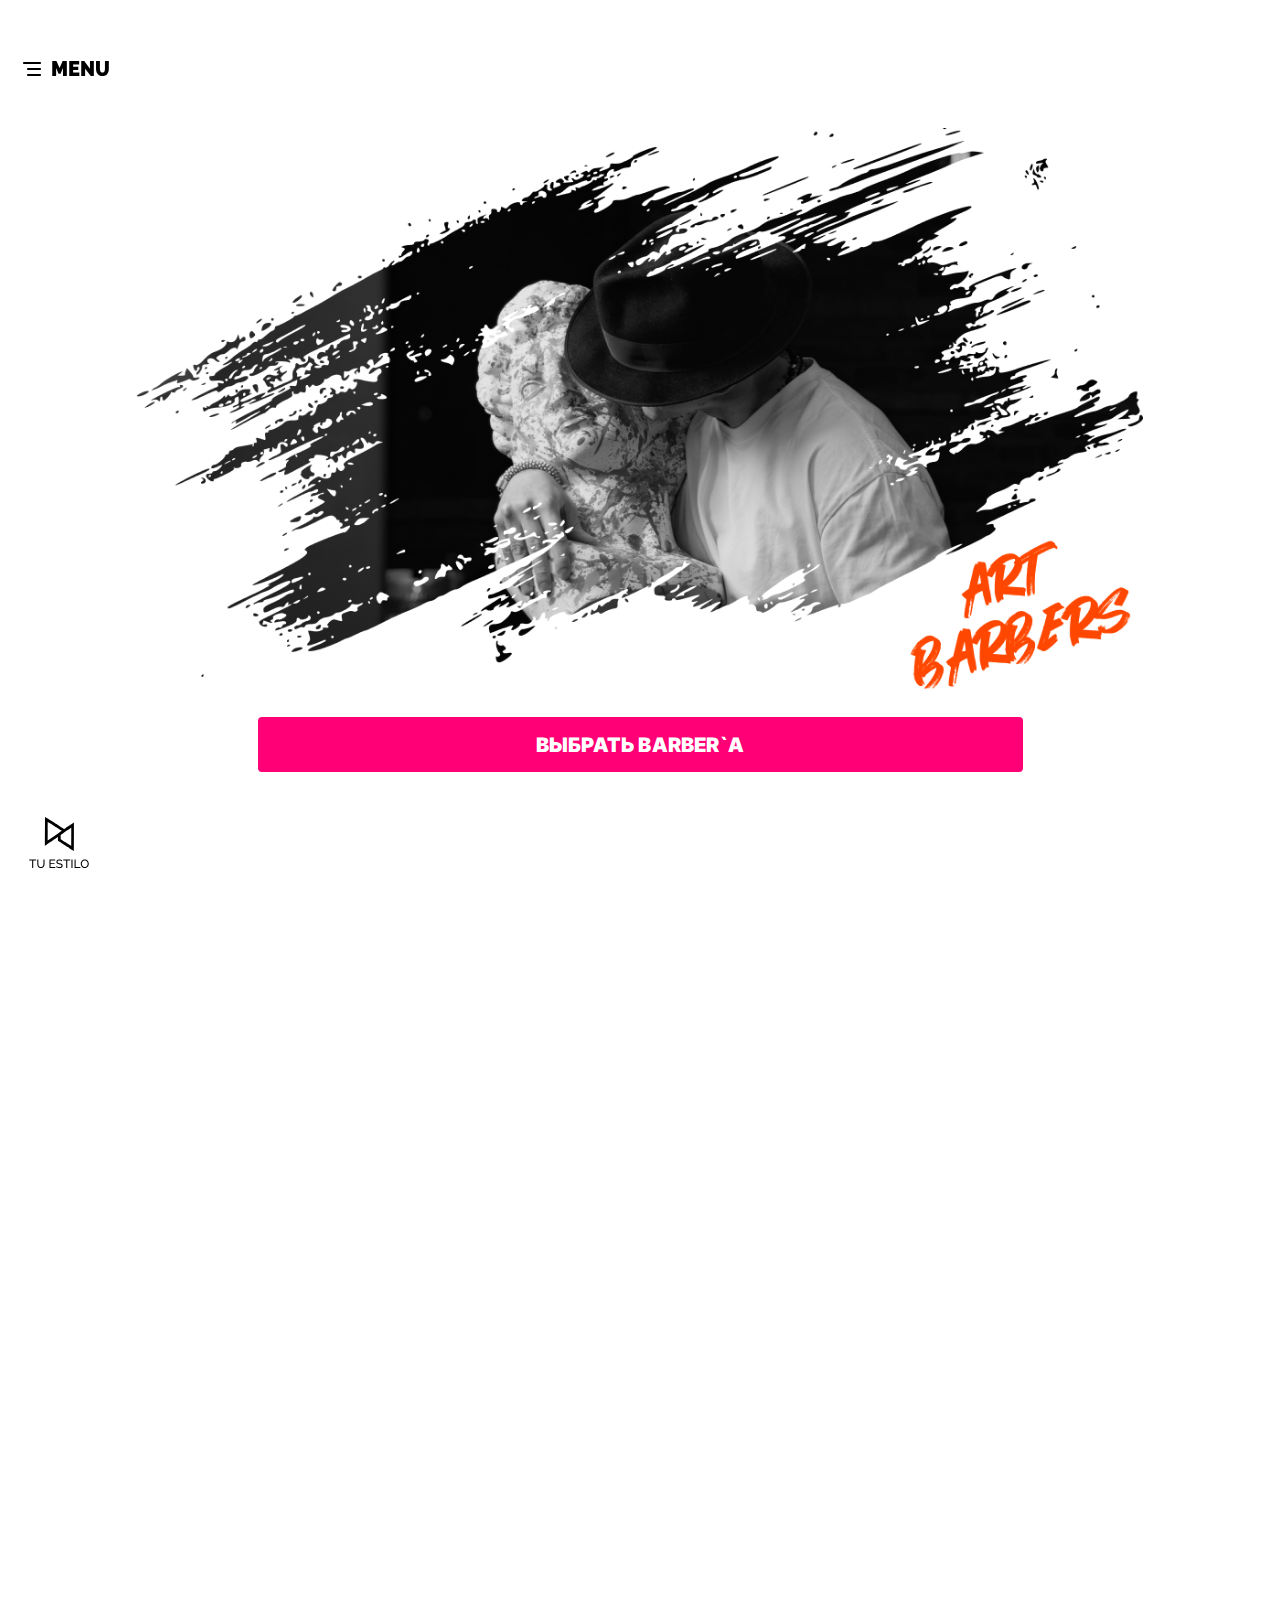
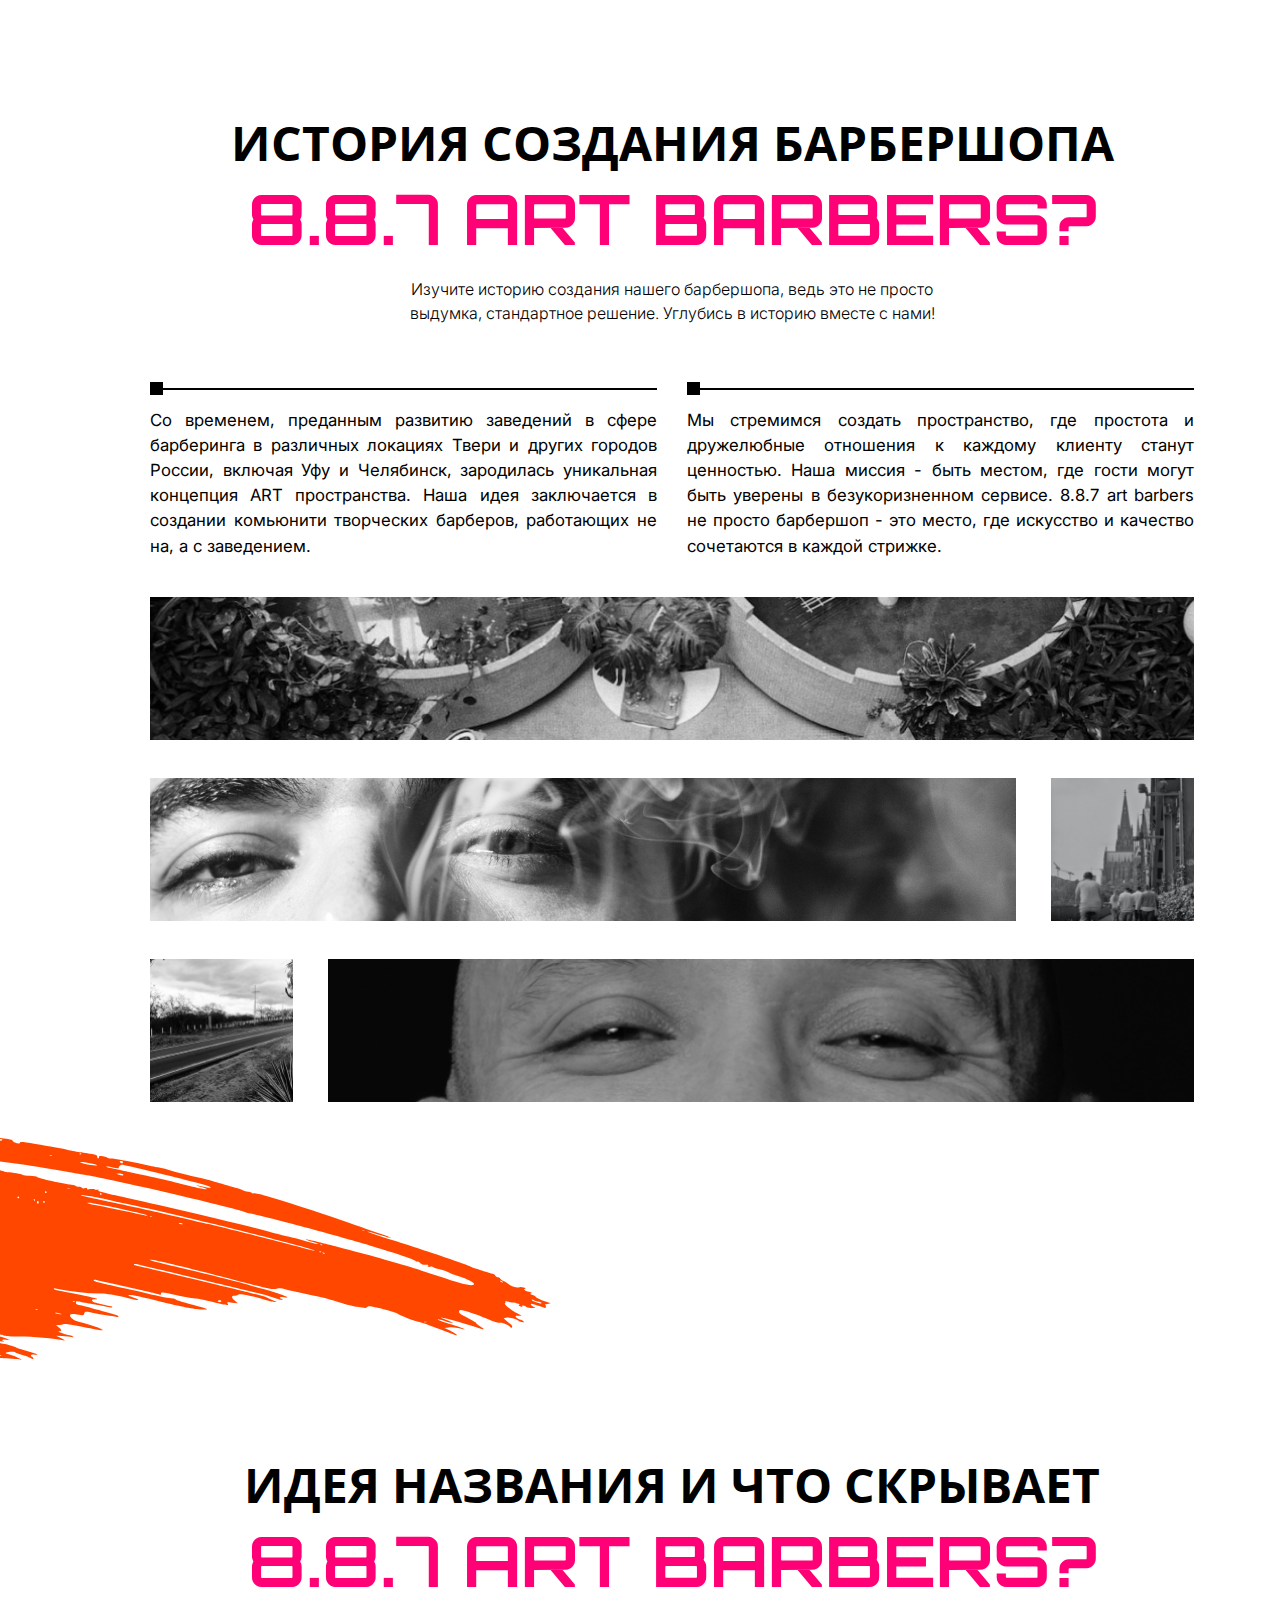
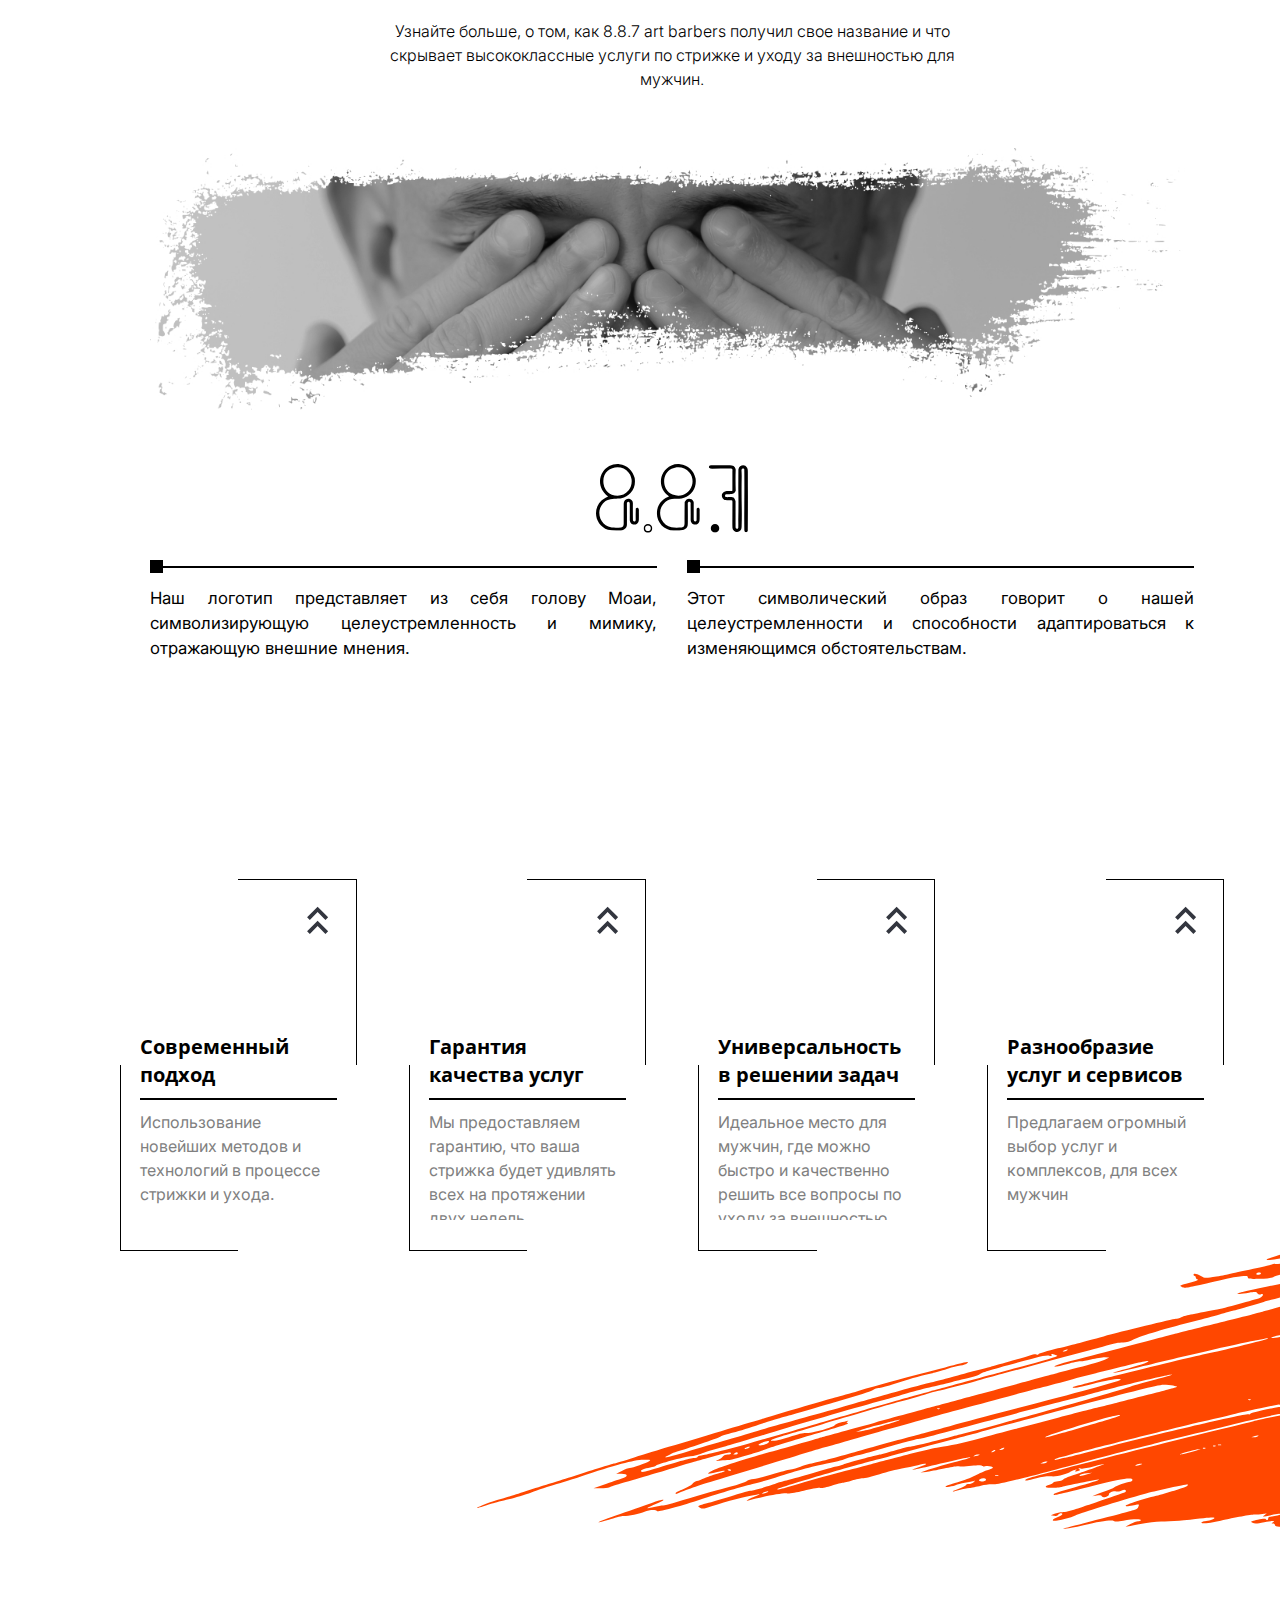
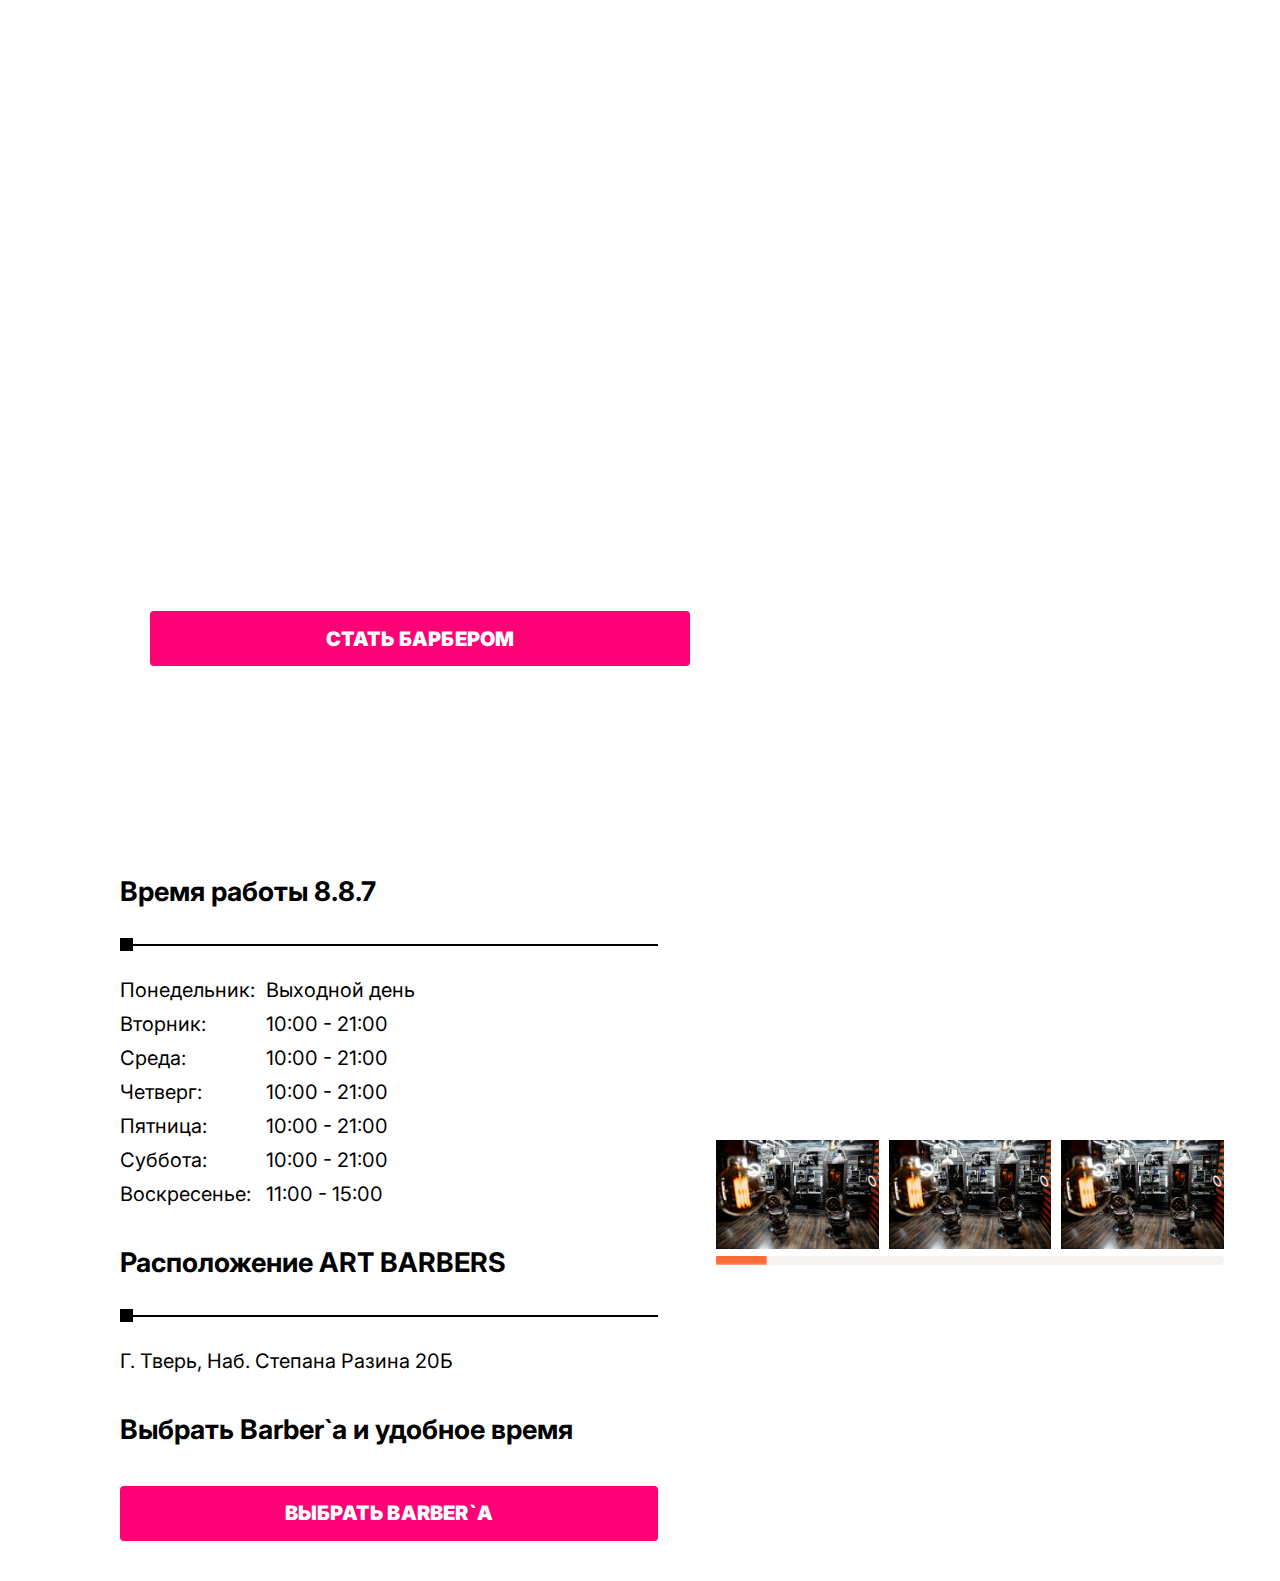
==== index.html @ 5dc06183 "поменял меню" ====
<!DOCTYPE html>
<html lang="ru">
  <head>
    <meta charset="utf-8">
    <title>Главная страница</title>
    <meta name="description" content="">
    <link rel="icon" href="img/favicon.png">
    <meta name="viewport" content="width=device-width">
    <link rel="stylesheet" href="css/main.css">
  </head>
  <body>
    <main class="main">
      <aside class="sidebar">
        <header class="sidebar__header">
          <div class="sidebar__burger burger-sidebar">
            <button type="button" class="burger-sidebar__inner">
              <svg width="18" height="14" viewBox="0 0 18 14" fill="none" xmlns="http://www.w3.org/2000/svg">
                <path fill-rule="evenodd" clip-rule="evenodd" d="M0 1C0 0.447715 0.447715 0 1 0L17 0C17.5523 0 18 0.447715 18 1C18 1.55228 17.5523 2 17 2H1C0.447715 2 0 1.55228 0 1Z" fill="black"></path>
                <path fill-rule="evenodd" clip-rule="evenodd" d="M4 7C4 6.44772 4.44772 6 5 6L17 6C17.5523 6 18 6.44772 18 7C18 7.55228 17.5523 8 17 8L5 8C4.44772 8 4 7.55228 4 7Z" fill="black"></path>
                <path fill-rule="evenodd" clip-rule="evenodd" d="M4 13C4 12.4477 4.44772 12 5 12L17 12C17.5523 12 18 12.4477 18 13C18 13.5523 17.5523 14 17 14L5 14C4.44772 14 4 13.5523 4 13Z" fill="black"></path>
              </svg><span class="burger-sidebar__text">MENU</span>
            </button>
          </div>
        </header>
        <ul class="sidebar__menu menu-sidebar">
          <li class="menu-sidebar__item"><a href="#" class="menu-sidebar__link">
                  <svg class="icon icon-home ">
                    <use xlink:href="img/icons-svg/symbol/sprite.svg#home"></use>
                  </svg><span class="menu-sidebar__name">Главная</span></a></li>
          <li class="menu-sidebar__item"><a href="#" class="menu-sidebar__link">
                  <svg class="icon icon-wallet ">
                    <use xlink:href="img/icons-svg/symbol/sprite.svg#wallet"></use>
                  </svg><span class="menu-sidebar__name">Услуги</span></a></li>
          <li class="menu-sidebar__item"><a href="#" class="menu-sidebar__link menu-sidebar__link--activee">
                  <svg class="icon icon-place ">
                    <use xlink:href="img/icons-svg/symbol/sprite.svg#place"></use>
                  </svg><span class="menu-sidebar__name">Барбершоп</span></a></li>
          <li class="menu-sidebar__item"><a href="#" class="menu-sidebar__link menu-sidebar__link--activee">
                  <svg class="icon icon-users ">
                    <use xlink:href="img/icons-svg/symbol/sprite.svg#users"></use>
                  </svg><span class="menu-sidebar__name">Art School</span></a></li>
          <li class="menu-sidebar__item"><a href="#" class="menu-sidebar__link menu-sidebar__link--activee">
                  <svg class="icon icon-calendar ">
                    <use xlink:href="img/icons-svg/symbol/sprite.svg#calendar"></use>
                  </svg><span class="menu-sidebar__name">Записаться</span></a></li>
          <li class="menu-sidebar__item"><a href="#" class="menu-sidebar__link">
                  <svg class="icon icon-shield ">
                    <use xlink:href="img/icons-svg/symbol/sprite.svg#shield"></use>
                  </svg><span class="menu-sidebar__name">Сертификаты</span></a></li>
          <li class="menu-sidebar__item"><a href="#" class="menu-sidebar__link">
                  <svg class="icon icon-loc ">
                    <use xlink:href="img/icons-svg/symbol/sprite.svg#loc"></use>
                  </svg><span class="menu-sidebar__name">Расположение</span></a></li>
        </ul><a href="#" class="sidebar__bottom">
          <svg width="61" height="54" viewBox="0 0 61 54" fill="none" xmlns="http://www.w3.org/2000/svg">
            <path fill-rule="evenodd" clip-rule="evenodd" d="M16.0715 0.110331C16.0649 0.171002 16.0473 1.43314 16.0324 2.91506C16.003 5.8285 15.9866 28.6937 16.014 28.7213C16.0457 28.7533 16.5307 28.4414 17.6253 27.685C18.3359 27.1939 20.5903 25.6391 21.461 25.0396C21.7456 24.8436 22.0562 24.6291 22.151 24.563C22.2459 24.4969 23.1154 23.8958 24.0831 23.2273C25.7984 22.0424 27.9685 20.5397 28.3613 20.2647C28.8063 19.9532 28.8764 19.9061 28.8944 19.9061C28.9048 19.9061 28.9134 20.2954 28.9134 20.7713C28.9134 21.2471 28.9202 22.1287 28.9286 22.7303L28.9437 23.8242L30.5785 24.8557C31.4777 25.423 32.4412 26.0321 32.7197 26.2092C33.7593 26.8703 33.8489 26.9274 33.9276 26.9788C33.9718 27.0078 34.4842 27.3374 35.0661 27.7114C35.648 28.0853 36.2303 28.4602 36.36 28.5445C36.4897 28.6288 36.6528 28.7343 36.7225 28.779C36.7922 28.8237 37.095 29.0184 37.3952 29.2115C37.6955 29.4047 38.2828 29.7796 38.7003 30.0445C39.1177 30.3094 39.4955 30.5499 39.5398 30.579C39.5841 30.6081 39.817 30.7571 40.0573 30.9102C42.0365 32.171 43.7288 33.2626 44.2848 33.6373C44.6671 33.8949 44.8721 34.017 44.8907 33.9981C44.9413 33.947 44.9682 10.4402 44.9214 7.16572C44.9002 5.68259 44.8908 5.45849 44.8492 5.45849C44.8234 5.45849 44.4471 5.71116 43.427 6.41356C42.662 6.94025 41.8862 7.46928 40.2127 8.60534C38.9776 9.44374 37.6501 10.3487 37.0097 10.7889C35.4011 11.8946 35.3312 11.939 35.1997 11.939C35.1277 11.939 34.876 11.7891 33.8931 11.1608C33.3494 10.8133 32.1829 10.0782 30.7419 9.17514C30.3877 8.95313 29.7667 8.56097 29.3619 8.30368C28.6746 7.86686 26.5964 6.5552 25.4172 5.81403C25.1325 5.63511 24.4546 5.20851 23.9106 4.86604C23.3666 4.52358 22.6473 4.07094 22.312 3.86022C21.2961 3.22162 19.8283 2.2951 18.7354 1.6025C17.6418 0.9095 17.6491 0.913983 16.8953 0.459907C16.4045 0.164243 16.1191 0 16.0961 0C16.0891 0 16.078 0.0496606 16.0715 0.110331ZM18.7122 13.3965C18.6955 21.5257 18.6997 23.3787 18.7349 23.465C18.7489 23.4991 18.7767 23.4858 18.9273 23.3729C19.4855 22.9546 20.1333 22.4982 21.2817 21.7139C21.4625 21.5904 21.9573 21.2525 22.381 20.963C22.8048 20.6736 23.488 20.207 23.8991 19.9262C24.9742 19.192 25.8696 18.5746 26.8317 17.9041C26.933 17.8336 27.5799 17.386 28.2693 16.9095C28.9588 16.433 29.7765 15.8663 30.0864 15.6501C30.9805 15.0266 31.9501 14.3566 32.3824 14.0637L32.7807 13.7938L32.4629 13.5906C32.288 13.4789 31.85 13.1989 31.4895 12.9685C31.1289 12.738 30.57 12.3825 30.2474 12.1784C29.9248 11.9743 29.2676 11.5567 28.7868 11.2503C28.3061 10.9439 27.8352 10.6471 27.7403 10.5908C27.6454 10.5344 27.4591 10.4137 27.3263 10.3226C27.1934 10.2314 26.7173 9.92687 26.2682 9.6458C25.4329 9.12304 22.6122 7.34231 21.806 6.82885C20.9491 6.28304 18.7789 4.94748 18.7489 4.94748C18.7383 4.94748 18.7218 8.74956 18.7122 13.3965ZM42.1488 10.6931C42.0476 10.7513 41.7434 10.9559 41.2879 11.2722C41.1298 11.382 40.871 11.5604 40.7129 11.6688C39.7854 12.3042 39.6152 12.4221 37.9412 13.5883C37.2328 14.0819 36.2754 14.7473 35.8136 15.0671C35.3519 15.3869 34.7697 15.7911 34.5198 15.9653C34.2699 16.1396 33.6282 16.5812 33.0937 16.9468C32.5593 17.3124 32.0188 17.6822 31.8927 17.7684L31.6635 17.9254L31.6685 18.5034C31.6712 18.8213 31.6801 19.7975 31.6882 20.6726L31.7031 22.2637L32.0735 22.4943C32.8211 22.9596 33.1286 23.1539 33.9621 23.6874C35.0365 24.3751 35.2796 24.5301 35.9747 24.97C36.574 25.3495 37.6576 26.0417 38.9188 26.8508C40.722 28.0077 41.0808 28.2376 41.2879 28.3685C41.6996 28.6288 42.0125 28.8194 42.107 28.8677L42.2016 28.916L42.2167 27.9126C42.2807 23.6484 42.3161 10.9659 42.2646 10.7375L42.2424 10.6394L42.1488 10.6931Z" fill="black"></path>
            <path d="M7.164 43.44H4.224V51H3.144V43.44H0.204V42.48H7.164V43.44ZM11.9071 51.06C11.2271 51.06 10.6551 50.944 10.1911 50.712C9.72709 50.472 9.35509 50.152 9.07509 49.752C8.79509 49.344 8.59109 48.884 8.46309 48.372C8.33509 47.86 8.27109 47.332 8.27109 46.788V42.48H9.35109V46.788C9.35109 47.204 9.39109 47.612 9.47109 48.012C9.55909 48.404 9.69909 48.756 9.89109 49.068C10.0831 49.38 10.3431 49.628 10.6711 49.812C10.9991 49.996 11.4071 50.088 11.8951 50.088C12.3911 50.088 12.8031 49.996 13.1311 49.812C13.4591 49.62 13.7191 49.368 13.9111 49.056C14.1031 48.736 14.2391 48.38 14.3191 47.988C14.4071 47.596 14.4511 47.196 14.4511 46.788V42.48H15.5311V46.788C15.5311 47.364 15.4631 47.912 15.3271 48.432C15.1991 48.944 14.9911 49.396 14.7031 49.788C14.4151 50.18 14.0391 50.492 13.5751 50.724C13.1191 50.948 12.5631 51.06 11.9071 51.06ZM26.2688 50.04V51H20.4848V42.48H26.1608V43.44H21.5648V46.2H25.5608V47.1H21.5648V50.04H26.2688ZM32.7545 44.268C32.6585 44.156 32.5305 44.048 32.3705 43.944C32.2105 43.84 32.0305 43.748 31.8305 43.668C31.6305 43.58 31.4105 43.512 31.1705 43.464C30.9385 43.408 30.6945 43.38 30.4385 43.38C29.7825 43.38 29.2985 43.504 28.9865 43.752C28.6745 44 28.5185 44.34 28.5185 44.772C28.5185 45.076 28.5985 45.316 28.7585 45.492C28.9185 45.668 29.1625 45.812 29.4905 45.924C29.8265 46.036 30.2505 46.152 30.7625 46.272C31.3545 46.4 31.8665 46.556 32.2985 46.74C32.7305 46.924 33.0625 47.172 33.2945 47.484C33.5265 47.788 33.6425 48.196 33.6425 48.708C33.6425 49.116 33.5625 49.472 33.4025 49.776C33.2505 50.072 33.0345 50.32 32.7545 50.52C32.4745 50.712 32.1465 50.856 31.7705 50.952C31.3945 51.04 30.9865 51.084 30.5465 51.084C30.1145 51.084 29.6905 51.04 29.2745 50.952C28.8665 50.856 28.4785 50.72 28.1105 50.544C27.7425 50.368 27.3985 50.148 27.0785 49.884L27.5945 48.972C27.7225 49.108 27.8865 49.244 28.0865 49.38C28.2945 49.508 28.5265 49.628 28.7825 49.74C29.0465 49.852 29.3305 49.944 29.6345 50.016C29.9385 50.08 30.2505 50.112 30.5705 50.112C31.1785 50.112 31.6505 50.004 31.9865 49.788C32.3225 49.564 32.4905 49.24 32.4905 48.816C32.4905 48.496 32.3945 48.24 32.2025 48.048C32.0185 47.856 31.7425 47.696 31.3745 47.568C31.0065 47.44 30.5585 47.312 30.0305 47.184C29.4545 47.04 28.9705 46.884 28.5785 46.716C28.1865 46.54 27.8905 46.312 27.6905 46.032C27.4985 45.752 27.4025 45.388 27.4025 44.94C27.4025 44.396 27.5345 43.936 27.7985 43.56C28.0625 43.184 28.4265 42.9 28.8905 42.708C29.3545 42.516 29.8785 42.42 30.4625 42.42C30.8465 42.42 31.2025 42.46 31.5305 42.54C31.8665 42.62 32.1785 42.732 32.4665 42.876C32.7545 43.02 33.0185 43.192 33.2585 43.392L32.7545 44.268ZM41.207 43.44H38.267V51H37.187V43.44H34.247V42.48H41.207V43.44ZM42.4341 51V42.48H43.5141V51H42.4341ZM45.5513 51V42.48H46.6313V50.04H51.3833V51H45.5513ZM55.7573 51.06C55.1573 51.06 54.6133 50.94 54.1253 50.7C53.6373 50.46 53.2133 50.136 52.8533 49.728C52.5013 49.312 52.2293 48.848 52.0373 48.336C51.8453 47.816 51.7493 47.284 51.7493 46.74C51.7493 46.172 51.8493 45.632 52.0493 45.12C52.2573 44.6 52.5413 44.14 52.9013 43.74C53.2693 43.332 53.6973 43.012 54.1853 42.78C54.6733 42.54 55.2053 42.42 55.7813 42.42C56.3813 42.42 56.9253 42.544 57.4133 42.792C57.9013 43.04 58.3213 43.372 58.6733 43.788C59.0253 44.204 59.2973 44.668 59.4893 45.18C59.6813 45.692 59.7773 46.216 59.7773 46.752C59.7773 47.32 59.6773 47.864 59.4773 48.384C59.2773 48.896 58.9933 49.356 58.6253 49.764C58.2653 50.164 57.8413 50.48 57.3533 50.712C56.8653 50.944 56.3333 51.06 55.7573 51.06ZM52.8413 46.74C52.8413 47.172 52.9093 47.592 53.0452 48C53.1893 48.4 53.3893 48.756 53.6453 49.068C53.9013 49.38 54.2093 49.628 54.5693 49.812C54.9293 49.996 55.3293 50.088 55.7693 50.088C56.2253 50.088 56.6333 49.992 56.9933 49.8C57.3533 49.608 57.6573 49.352 57.9053 49.032C58.1613 48.712 58.3533 48.352 58.4813 47.952C58.6173 47.552 58.6853 47.148 58.6853 46.74C58.6853 46.308 58.6133 45.892 58.4693 45.492C58.3333 45.092 58.1333 44.736 57.8693 44.424C57.6133 44.104 57.3053 43.856 56.9453 43.68C56.5933 43.496 56.2013 43.404 55.7693 43.404C55.3133 43.404 54.9053 43.5 54.5453 43.692C54.1853 43.876 53.8773 44.128 53.6213 44.448C53.3733 44.768 53.1813 45.128 53.0452 45.528C52.9093 45.92 52.8413 46.324 52.8413 46.74Z" fill="black"></path>
          </svg></a>
      </aside>
      <header class="header"></header>
      <div class="main-content">
        <div class="main-screen">
          <div class="main-screen__img"><img src="img/main-1.jpg" alt="alt"></div>
          <button type="button" class="btn main-screen__btn">ВЫБРАТЬ BARBER`A</button>
        </div>
        <div style="background-image: url(img/fixed-attachment-1.jpg);" class="wide-photo"></div>
        <section class="history _sect">
          <div class="__wrapper wrapper-mini">
                <div class="title-block">
                  <h2>
                    <div class="title-block__title">история создания барбершопа</div>
                    <div class="title-block__div">8.8.7 art barbers?</div>
                  </h2>
                  <p class="title-block__text">Изучите историю создания нашего барбершопа, ведь это не просто выдумка, стандартное решение. Углубись в историю вместе с нами!</p>
                </div>
            <div class="text-columns">
              <div class="text-column">Со временем, преданным развитию заведений в сфере барберинга в различных локациях Твери и других городов России, включая Уфу и Челябинск, зародилась уникальная концепция ART пространства. Наша идея заключается в создании комьюнити творческих барберов, работающих не на, а с заведением.</div>
              <div class="text-column">Мы стремимся создать пространство, где простота и дружелюбные отношения к каждому клиенту станут ценностью. Наша миссия - быть местом, где гости могут быть уверены в безукоризненном сервисе. 8.8.7 art barbers не просто барбершоп - это место, где искусство и качество сочетаются в каждой стрижке.</div>
            </div>
            <div class="history__gallery gallery-history">
              <div class="gallery-history__item _fit"><img src="img/history/1.jpg" alt="alt" class="_fit-img"></div>
              <div class="gallery-history__row">
                <div class="gallery-history__item _fit"><img src="img/history/2.jpg" alt="alt" class="_fit-img"></div>
                <div class="gallery-history__item _fit"><img src="img/history/3.jpg" alt="alt" class="_fit-img"></div>
              </div>
              <div class="gallery-history__row">
                <div class="gallery-history__item _fit"><img src="img/history/4.jpg" alt="alt" class="_fit-img"></div>
                <div class="gallery-history__item _fit"><img src="img/history/5.jpg" alt="alt" class="_fit-img"></div>
              </div>
            </div>
          </div>
          <div class="history__decor"><img src="img/decor-left.svg" alt="alt"></div>
        </section>
        <section class="naming _sect">
          <div class="naming__wrapper wrapper-mini">
                <div class="title-block">
                  <h2>
                    <div class="title-block__title">идея названия И ЧТО СКРЫВАЕТ</div>
                    <div class="title-block__div">8.8.7 art barbers?</div>
                  </h2>
                  <p class="title-block__text">Узнайте больше, о том, как 8.8.7 art barbers получил свое название и что скрывает высококлассные услуги по стрижке и уходу за внешностью для мужчин.</p>
                </div>
            <div class="naming__img"><img src="img/whatshide.jpg" alt="alt"></div>
            <div class="naming__logo"><img src="img/logo-black.svg" alt="alt"></div>
            <div class="text-columns">
              <div class="text-column">Наш логотип представляет из себя голову Моаи, символизирующую целеустремленность и мимику, отражающую внешние мнения.</div>
              <div class="text-column">Этот символический образ говорит о нашей целеустремленности и способности адаптироваться к изменяющимся обстоятельствам.</div>
            </div>
          </div>
        </section>
        <section class="features-cards">
          <div class="features-cards__wrapper">
            <div class="features-card">
              <div class="features-card__img _fit"><img src="img/cards/4.jpg" alt="alt" class="_fit-img"></div>
              <div class="features-card__icon animated slideInUp infinite">
                    <svg class="icon icon-card-arrow ">
                      <use xlink:href="img/icons-svg/symbol/sprite.svg#card-arrow"></use>
                    </svg>
              </div>
              <div class="features-card__text">
                <div class="features-card__name">Современный подход</div>
                <div class="features-card__body">
                  <div class="features-card__content">Использование новейших методов и технологий в процессе стрижки и ухода.</div>
                </div>
              </div>
            </div>
            <div class="features-card">
              <div class="features-card__img _fit"><img src="img/cards/4.jpg" alt="alt" class="_fit-img"></div>
              <div class="features-card__icon animated slideInUp infinite">
                    <svg class="icon icon-card-arrow ">
                      <use xlink:href="img/icons-svg/symbol/sprite.svg#card-arrow"></use>
                    </svg>
              </div>
              <div class="features-card__text">
                <div class="features-card__name">Гарантия качества услуг</div>
                <div class="features-card__body">
                  <div class="features-card__content">Мы предоставляем гарантию, что ваша стрижка будет удивлять всех на протяжении двух недель</div>
                </div>
              </div>
            </div>
            <div class="features-card">
              <div class="features-card__img _fit"><img src="img/cards/4.jpg" alt="alt" class="_fit-img"></div>
              <div class="features-card__icon animated slideInUp infinite">
                    <svg class="icon icon-card-arrow ">
                      <use xlink:href="img/icons-svg/symbol/sprite.svg#card-arrow"></use>
                    </svg>
              </div>
              <div class="features-card__text">
                <div class="features-card__name">Универсальность в решении задач</div>
                <div class="features-card__body">
                  <div class="features-card__content">Идеальное место для мужчин, где можно быстро и качественно решить все вопросы по уходу за внешностью.</div>
                </div>
              </div>
            </div>
            <div class="features-card">
              <div class="features-card__img _fit"><img src="img/cards/4.jpg" alt="alt" class="_fit-img"></div>
              <div class="features-card__icon animated slideInUp infinite">
                    <svg class="icon icon-card-arrow ">
                      <use xlink:href="img/icons-svg/symbol/sprite.svg#card-arrow"></use>
                    </svg>
              </div>
              <div class="features-card__text">
                <div class="features-card__name">Разнообразие услуг и сервисов </div>
                <div class="features-card__body">
                  <div class="features-card__content">Предлагаем огромный выбор услуг и комплексов, для всех мужчин</div>
                </div>
              </div>
            </div>
          </div>
          <div class="features-cards__decor"><img src="img/decor-right.svg" alt="alt"></div>
        </section>
        <div style="background-image: url(img/fixed-attachment-1.jpg);" class="wide-photo barber-become">
          <div class="barber-become__wrapper">
            <button type="button" class="btn barber-becomen__btn">СТАТЬ БАРБЕРОМ</button>
          </div>
        </div>
      </div>
      <footer class="footer">
        <div class="footer__wrapper">
          <div class="footer__left">
            <div class="footer__block">
              <div class="footer__block__title decored-bottom">Время работы 8.8.7
                <div class="block-decor"></div>
              </div>
              <div class="footer__schedule schedule-footer">
                <div class="schedule-footer__key">Понедельник:</div>
                <div class="schedule-footer__val">Выходной день</div>
                <div class="schedule-footer__key">Вторник:</div>
                <div class="schedule-footer__val">10:00 - 21:00</div>
                <div class="schedule-footer__key">Среда:</div>
                <div class="schedule-footer__val">10:00 - 21:00</div>
                <div class="schedule-footer__key">Четверг:</div>
                <div class="schedule-footer__val">10:00 - 21:00</div>
                <div class="schedule-footer__key">Пятница:</div>
                <div class="schedule-footer__val">10:00 - 21:00</div>
                <div class="schedule-footer__key">Суббота:</div>
                <div class="schedule-footer__val">10:00 - 21:00</div>
                <div class="schedule-footer__key">Воскресенье:</div>
                <div class="schedule-footer__val"> 11:00 - 15:00</div>
              </div>
            </div>
            <div class="footer__block">
              <div class="footer__block__title decored-bottom">Расположение ART BARBERS
                <div class="block-decor"></div>
              </div>
              <address class="footer__block__address">Г. Тверь, Наб. Степана Разина 20Б</address>
            </div>
            <div class="footer__block">
              <div class="footer__block__title">Выбрать Barber`a и удобное время</div>
              <div class="footer__select">
                <button class="btn btn-fw footer__select-btn">ВЫБРАТЬ BARBER`A</button>
              </div>
            </div>
          </div>
          <div class="footer__right">
            <div id="map" class="footer__map"></div>
            <div class="footer__slider">
                  <div class="swiper-container swiper footer-photos">
                    <div class="swiper-wrapper">
                      <div class="swiper-slide">
                        <div class="footer__slide _fit"><img src="img/footer-slider/1.jpg" alt="alt" class="_fit-img"></div>
                      </div>
                      <div class="swiper-slide">
                        <div class="footer__slide _fit"><img src="img/footer-slider/1.jpg" alt="alt" class="_fit-img"></div>
                      </div>
                      <div class="swiper-slide">
                        <div class="footer__slide _fit"><img src="img/footer-slider/1.jpg" alt="alt" class="_fit-img"></div>
                      </div>
                      <div class="swiper-slide">
                        <div class="footer__slide _fit"><img src="img/footer-slider/1.jpg" alt="alt" class="_fit-img"></div>
                      </div>
                      <div class="swiper-slide">
                        <div class="footer__slide _fit"><img src="img/footer-slider/1.jpg" alt="alt" class="_fit-img"></div>
                      </div>
                      <div class="swiper-slide">
                        <div class="footer__slide _fit"><img src="img/footer-slider/1.jpg" alt="alt" class="_fit-img"></div>
                      </div>
                      <div class="swiper-slide">
                        <div class="footer__slide _fit"><img src="img/footer-slider/1.jpg" alt="alt" class="_fit-img"></div>
                      </div>
                      <div class="swiper-slide">
                        <div class="footer__slide _fit"><img src="img/footer-slider/1.jpg" alt="alt" class="_fit-img"></div>
                      </div>
                      <div class="swiper-slide">
                        <div class="footer__slide _fit"><img src="img/footer-slider/1.jpg" alt="alt" class="_fit-img"></div>
                      </div>
                      <div class="swiper-slide">
                        <div class="footer__slide _fit"><img src="img/footer-slider/1.jpg" alt="alt" class="_fit-img"></div>
                      </div>
                    </div>
                    <div class="swiper-pagination"></div>
                  </div>
            </div>
          </div>
        </div>
      </footer>
    </main>
    <script src="https://api-maps.yandex.ru/2.1/?lang=ru_RU" type="text/javascript"></script>
    
    
    <script type="text/javascript" src="js/libs/svg4everybody/svg4everybody.min.js" async onload="svg4everybody();"></script>
    
    
    <script src="https://cdn.jsdelivr.net/npm/swiper@11/swiper-bundle.min.js"></script>
    <script src="js/common.js"></script>
  </body>
</html>
---- css/main.css ----
@import url("https://fonts.googleapis.com/css2?family=Inter:wght@200;400;500;600;700;900&family=Open+Sans:wght@700&family=Raleway:wght@300;500;900&family=Orbitron:wght@700&display=swap");
@import "../js/libs/locomotive-scroll/dist/locomotive-scroll.min.css";
@font-face {
  font-family: "raleway-v22-latin_cyrillic-600";
  font-display: swap;
  src: url("../fonts/raleway-v22-latin_cyrillic-600.woff2") format("woff2"), url("../fonts/raleway-v22-latin_cyrillic-600.woff") format("woff");
  font-weight: 400;
  font-style: normal;
}
@font-face {
  font-family: "raleway-v22-latin_cyrillic-900";
  font-display: swap;
  src: url("../fonts/raleway-v22-latin_cyrillic-900.woff2") format("woff2"), url("../fonts/raleway-v22-latin_cyrillic-900.woff") format("woff");
  font-weight: 400;
  font-style: normal;
}
@font-face {
  font-family: "raleway-v22-latin_cyrillic-regular";
  font-display: swap;
  src: url("../fonts/raleway-v22-latin_cyrillic-regular.woff2") format("woff2"), url("../fonts/raleway-v22-latin_cyrillic-regular.woff") format("woff");
  font-weight: 400;
  font-style: normal;
}
@font-face {
  font-family: "icomoon";
  src: url("../fonts/icomoon/fonts/icomoon.eot?za5w69");
  src: url("../fonts/icomoon/fonts/icomoon.eot?za5w69#iefix") format("embedded-opentype"), url("../fonts/icomoon/fonts/icomoon.ttf?za5w69") format("truetype"), url("../fonts/icomoon/fonts/icomoon.woff?za5w69") format("woff"), url("../fonts/icomoon/fonts/icomoon.svg?za5w69#icomoon") format("svg");
  font-weight: normal;
  font-style: normal;
  font-display: block;
}
.icon {
  display: inline-block;
  width: 1em;
  height: 1em;
  fill: currentColor;
}

.icon-backward {
  font-size: 2rem;
  width: 1em;
}

.icon-burger {
  font-size: 1.4rem;
  width: 1.2857142857em;
}

.icon-calendar {
  font-size: 3.4rem;
  width: 0.9705882353em;
}

.icon-card-arrow {
  font-size: 2.9rem;
  width: 0.7586206897em;
}

.icon-download {
  font-size: 2.6rem;
  width: 0.7692307692em;
}

.icon-home {
  font-size: 3.3rem;
  width: 1em;
}

.icon-loc {
  font-size: 3.4rem;
  width: 0.9705882353em;
}

.icon-next {
  font-size: 0.8rem;
  width: 8.375em;
}

.icon-place {
  font-size: 3rem;
  width: 0.9666666667em;
}

.icon-prev {
  font-size: 0.8rem;
  width: 8.375em;
}

.icon-shape-circle {
  font-size: 1.1rem;
  width: 1em;
}

.icon-shield {
  font-size: 3.4rem;
  width: 0.9705882353em;
}

.icon-users {
  font-size: 3.4rem;
  width: 1.0294117647em;
}

.icon-wallet {
  font-size: 3rem;
  width: 1.1em;
} /*--swiper--*/
/*!
Animate.css - http://daneden.me/animate
Licensed under the MIT license - http://opensource.org/licenses/MIT

Copyright (c) 2015 Daniel Eden
*/
.animated {
  animation-duration: 1s;
  animation-fill-mode: both;
}

.animated.infinite {
  animation-iteration-count: infinite;
}

.animated.hinge {
  animation-duration: 2s;
}
@keyframes bounce {
  0%, 20%, 53%, 80%, 100% {
    transition-timing-function: cubic-bezier(0.215, 0.61, 0.355, 1);
    -ms-transform: translate3d(0, 0, 0);
    transform: translate3d(0, 0, 0);
  }
  40%, 43% {
    transition-timing-function: cubic-bezier(0.755, 0.05, 0.855, 0.06);
    -ms-transform: translate3d(0, -30px, 0);
    transform: translate3d(0, -30px, 0);
  }
  70% {
    transition-timing-function: cubic-bezier(0.755, 0.05, 0.855, 0.06);
    -ms-transform: translate3d(0, -15px, 0);
    transform: translate3d(0, -15px, 0);
  }
  90% {
    -ms-transform: translate3d(0, -4px, 0);
    transform: translate3d(0, -4px, 0);
  }
}
.bounce {
  animation-name: bounce;
  -ms-transform-origin: center bottom;
  transform-origin: center bottom;
}
@keyframes flash {
  0%, 50%, 100% {
    opacity: 1;
  }
  25%, 75% {
    opacity: 0;
  }
}
.flash {
  animation-name: flash;
}

/* originally authored by Nick Pettit - https://github.com/nickpettit/glide */
@keyframes pulse {
  0% {
    -ms-transform: scale3d(1, 1, 1);
    transform: scale3d(1, 1, 1);
  }
  50% {
    -ms-transform: scale3d(1.05, 1.05, 1.05);
    transform: scale3d(1.05, 1.05, 1.05);
  }
  100% {
    -ms-transform: scale3d(1, 1, 1);
    transform: scale3d(1, 1, 1);
  }
}
.pulse {
  animation-name: pulse;
}
@keyframes rubberBand {
  0% {
    -ms-transform: scale3d(1, 1, 1);
    transform: scale3d(1, 1, 1);
  }
  30% {
    -ms-transform: scale3d(1.25, 0.75, 1);
    transform: scale3d(1.25, 0.75, 1);
  }
  40% {
    -ms-transform: scale3d(0.75, 1.25, 1);
    transform: scale3d(0.75, 1.25, 1);
  }
  50% {
    -ms-transform: scale3d(1.15, 0.85, 1);
    transform: scale3d(1.15, 0.85, 1);
  }
  65% {
    -ms-transform: scale3d(0.95, 1.05, 1);
    transform: scale3d(0.95, 1.05, 1);
  }
  75% {
    -ms-transform: scale3d(1.05, 0.95, 1);
    transform: scale3d(1.05, 0.95, 1);
  }
  100% {
    -ms-transform: scale3d(1, 1, 1);
    transform: scale3d(1, 1, 1);
  }
}
.rubberBand {
  animation-name: rubberBand;
}
@keyframes shake {
  0%, 100% {
    -ms-transform: translate3d(0, 0, 0);
    transform: translate3d(0, 0, 0);
  }
  10%, 30%, 50%, 70%, 90% {
    -ms-transform: translate3d(-10px, 0, 0);
    transform: translate3d(-10px, 0, 0);
  }
  20%, 40%, 60%, 80% {
    -ms-transform: translate3d(10px, 0, 0);
    transform: translate3d(10px, 0, 0);
  }
}
.shake {
  animation-name: shake;
}
@keyframes swing {
  20% {
    -ms-transform: rotate3d(0, 0, 1, 15deg);
    transform: rotate3d(0, 0, 1, 15deg);
  }
  40% {
    -ms-transform: rotate3d(0, 0, 1, -10deg);
    transform: rotate3d(0, 0, 1, -10deg);
  }
  60% {
    -ms-transform: rotate3d(0, 0, 1, 5deg);
    transform: rotate3d(0, 0, 1, 5deg);
  }
  80% {
    -ms-transform: rotate3d(0, 0, 1, -5deg);
    transform: rotate3d(0, 0, 1, -5deg);
  }
  100% {
    -ms-transform: rotate3d(0, 0, 1, 0deg);
    transform: rotate3d(0, 0, 1, 0deg);
  }
}
.swing {
  -ms-transform-origin: top center;
  transform-origin: top center;
  animation-name: swing;
}
@keyframes tada {
  0% {
    -ms-transform: scale3d(1, 1, 1);
    transform: scale3d(1, 1, 1);
  }
  10%, 20% {
    -ms-transform: scale3d(0.9, 0.9, 0.9) rotate3d(0, 0, 1, -3deg);
    transform: scale3d(0.9, 0.9, 0.9) rotate3d(0, 0, 1, -3deg);
  }
  30%, 50%, 70%, 90% {
    -ms-transform: scale3d(1.1, 1.1, 1.1) rotate3d(0, 0, 1, 3deg);
    transform: scale3d(1.1, 1.1, 1.1) rotate3d(0, 0, 1, 3deg);
  }
  40%, 60%, 80% {
    -ms-transform: scale3d(1.1, 1.1, 1.1) rotate3d(0, 0, 1, -3deg);
    transform: scale3d(1.1, 1.1, 1.1) rotate3d(0, 0, 1, -3deg);
  }
  100% {
    -ms-transform: scale3d(1, 1, 1);
    transform: scale3d(1, 1, 1);
  }
}
.tada {
  animation-name: tada;
}

/* originally authored by Nick Pettit - https://github.com/nickpettit/glide */
@keyframes wobble {
  0% {
    -ms-transform: none;
    transform: none;
  }
  15% {
    -ms-transform: translate3d(-25%, 0, 0) rotate3d(0, 0, 1, -5deg);
    transform: translate3d(-25%, 0, 0) rotate3d(0, 0, 1, -5deg);
  }
  30% {
    -ms-transform: translate3d(20%, 0, 0) rotate3d(0, 0, 1, 3deg);
    transform: translate3d(20%, 0, 0) rotate3d(0, 0, 1, 3deg);
  }
  45% {
    -ms-transform: translate3d(-15%, 0, 0) rotate3d(0, 0, 1, -3deg);
    transform: translate3d(-15%, 0, 0) rotate3d(0, 0, 1, -3deg);
  }
  60% {
    -ms-transform: translate3d(10%, 0, 0) rotate3d(0, 0, 1, 2deg);
    transform: translate3d(10%, 0, 0) rotate3d(0, 0, 1, 2deg);
  }
  75% {
    -ms-transform: translate3d(-5%, 0, 0) rotate3d(0, 0, 1, -1deg);
    transform: translate3d(-5%, 0, 0) rotate3d(0, 0, 1, -1deg);
  }
  100% {
    -ms-transform: none;
    transform: none;
  }
}
.wobble {
  animation-name: wobble;
}
@keyframes bounceIn {
  0%, 20%, 40%, 60%, 80%, 100% {
    transition-timing-function: cubic-bezier(0.215, 0.61, 0.355, 1);
  }
  0% {
    opacity: 0;
    -ms-transform: scale3d(0.3, 0.3, 0.3);
    transform: scale3d(0.3, 0.3, 0.3);
  }
  20% {
    -ms-transform: scale3d(1.1, 1.1, 1.1);
    transform: scale3d(1.1, 1.1, 1.1);
  }
  40% {
    -ms-transform: scale3d(0.9, 0.9, 0.9);
    transform: scale3d(0.9, 0.9, 0.9);
  }
  60% {
    opacity: 1;
    -ms-transform: scale3d(1.03, 1.03, 1.03);
    transform: scale3d(1.03, 1.03, 1.03);
  }
  80% {
    -ms-transform: scale3d(0.97, 0.97, 0.97);
    transform: scale3d(0.97, 0.97, 0.97);
  }
  100% {
    opacity: 1;
    -ms-transform: scale3d(1, 1, 1);
    transform: scale3d(1, 1, 1);
  }
}
.bounceIn {
  animation-name: bounceIn;
  animation-duration: 0.75s;
}
@keyframes bounceInDown {
  0%, 60%, 75%, 90%, 100% {
    transition-timing-function: cubic-bezier(0.215, 0.61, 0.355, 1);
  }
  0% {
    opacity: 0;
    -ms-transform: translate3d(0, -3000px, 0);
    transform: translate3d(0, -3000px, 0);
  }
  60% {
    opacity: 1;
    -ms-transform: translate3d(0, 25px, 0);
    transform: translate3d(0, 25px, 0);
  }
  75% {
    -ms-transform: translate3d(0, -10px, 0);
    transform: translate3d(0, -10px, 0);
  }
  90% {
    -ms-transform: translate3d(0, 5px, 0);
    transform: translate3d(0, 5px, 0);
  }
  100% {
    -ms-transform: none;
    transform: none;
  }
}
.bounceInDown {
  animation-name: bounceInDown;
}
@keyframes bounceInLeft {
  0%, 60%, 75%, 90%, 100% {
    transition-timing-function: cubic-bezier(0.215, 0.61, 0.355, 1);
  }
  0% {
    opacity: 0;
    -ms-transform: translate3d(-3000px, 0, 0);
    transform: translate3d(-3000px, 0, 0);
  }
  60% {
    opacity: 1;
    -ms-transform: translate3d(25px, 0, 0);
    transform: translate3d(25px, 0, 0);
  }
  75% {
    -ms-transform: translate3d(-10px, 0, 0);
    transform: translate3d(-10px, 0, 0);
  }
  90% {
    -ms-transform: translate3d(5px, 0, 0);
    transform: translate3d(5px, 0, 0);
  }
  100% {
    -ms-transform: none;
    transform: none;
  }
}
.bounceInLeft {
  animation-name: bounceInLeft;
}
@keyframes bounceInRight {
  0%, 60%, 75%, 90%, 100% {
    transition-timing-function: cubic-bezier(0.215, 0.61, 0.355, 1);
  }
  0% {
    opacity: 0;
    -ms-transform: translate3d(3000px, 0, 0);
    transform: translate3d(3000px, 0, 0);
  }
  60% {
    opacity: 1;
    -ms-transform: translate3d(-25px, 0, 0);
    transform: translate3d(-25px, 0, 0);
  }
  75% {
    -ms-transform: translate3d(10px, 0, 0);
    transform: translate3d(10px, 0, 0);
  }
  90% {
    -ms-transform: translate3d(-5px, 0, 0);
    transform: translate3d(-5px, 0, 0);
  }
  100% {
    -ms-transform: none;
    transform: none;
  }
}
.bounceInRight {
  animation-name: bounceInRight;
}
@keyframes bounceInUp {
  0%, 60%, 75%, 90%, 100% {
    transition-timing-function: cubic-bezier(0.215, 0.61, 0.355, 1);
  }
  0% {
    opacity: 0;
    -ms-transform: translate3d(0, 3000px, 0);
    transform: translate3d(0, 3000px, 0);
  }
  60% {
    opacity: 1;
    -ms-transform: translate3d(0, -20px, 0);
    transform: translate3d(0, -20px, 0);
  }
  75% {
    -ms-transform: translate3d(0, 10px, 0);
    transform: translate3d(0, 10px, 0);
  }
  90% {
    -ms-transform: translate3d(0, -5px, 0);
    transform: translate3d(0, -5px, 0);
  }
  100% {
    -ms-transform: translate3d(0, 0, 0);
    transform: translate3d(0, 0, 0);
  }
}
.bounceInUp {
  animation-name: bounceInUp;
}
@keyframes bounceOut {
  20% {
    -ms-transform: scale3d(0.9, 0.9, 0.9);
    transform: scale3d(0.9, 0.9, 0.9);
  }
  50%, 55% {
    opacity: 1;
    -ms-transform: scale3d(1.1, 1.1, 1.1);
    transform: scale3d(1.1, 1.1, 1.1);
  }
  100% {
    opacity: 0;
    -ms-transform: scale3d(0.3, 0.3, 0.3);
    transform: scale3d(0.3, 0.3, 0.3);
  }
}
.bounceOut {
  animation-name: bounceOut;
  animation-duration: 0.75s;
}
@keyframes bounceOutDown {
  20% {
    -ms-transform: translate3d(0, 10px, 0);
    transform: translate3d(0, 10px, 0);
  }
  40%, 45% {
    opacity: 1;
    -ms-transform: translate3d(0, -20px, 0);
    transform: translate3d(0, -20px, 0);
  }
  100% {
    opacity: 0;
    -ms-transform: translate3d(0, 2000px, 0);
    transform: translate3d(0, 2000px, 0);
  }
}
.bounceOutDown {
  animation-name: bounceOutDown;
}
@keyframes bounceOutLeft {
  20% {
    opacity: 1;
    -ms-transform: translate3d(20px, 0, 0);
    transform: translate3d(20px, 0, 0);
  }
  100% {
    opacity: 0;
    -ms-transform: translate3d(-2000px, 0, 0);
    transform: translate3d(-2000px, 0, 0);
  }
}
.bounceOutLeft {
  animation-name: bounceOutLeft;
}
@keyframes bounceOutRight {
  20% {
    opacity: 1;
    -ms-transform: translate3d(-20px, 0, 0);
    transform: translate3d(-20px, 0, 0);
  }
  100% {
    opacity: 0;
    -ms-transform: translate3d(2000px, 0, 0);
    transform: translate3d(2000px, 0, 0);
  }
}
.bounceOutRight {
  animation-name: bounceOutRight;
}
@keyframes bounceOutUp {
  20% {
    -ms-transform: translate3d(0, -10px, 0);
    transform: translate3d(0, -10px, 0);
  }
  40%, 45% {
    opacity: 1;
    -ms-transform: translate3d(0, 20px, 0);
    transform: translate3d(0, 20px, 0);
  }
  100% {
    opacity: 0;
    -ms-transform: translate3d(0, -2000px, 0);
    transform: translate3d(0, -2000px, 0);
  }
}
.bounceOutUp {
  animation-name: bounceOutUp;
}
@keyframes fadeIn {
  0% {
    opacity: 0;
  }
  100% {
    opacity: 1;
  }
}
.fadeIn {
  animation-name: fadeIn;
}
@keyframes fadeInDown {
  0% {
    opacity: 0;
    -ms-transform: translate3d(0, -100%, 0);
    transform: translate3d(0, -100%, 0);
  }
  100% {
    opacity: 1;
    -ms-transform: none;
    transform: none;
  }
}
.fadeInDown {
  animation-name: fadeInDown;
}
@keyframes fadeInDownBig {
  0% {
    opacity: 0;
    -ms-transform: translate3d(0, -2000px, 0);
    transform: translate3d(0, -2000px, 0);
  }
  100% {
    opacity: 1;
    -ms-transform: none;
    transform: none;
  }
}
.fadeInDownBig {
  animation-name: fadeInDownBig;
}
@keyframes fadeInLeft {
  0% {
    opacity: 0;
    -ms-transform: translate3d(-100%, 0, 0);
    transform: translate3d(-100%, 0, 0);
  }
  100% {
    opacity: 1;
    -ms-transform: none;
    transform: none;
  }
}
.fadeInLeft {
  animation-name: fadeInLeft;
}
@keyframes fadeInLeftBig {
  0% {
    opacity: 0;
    -ms-transform: translate3d(-2000px, 0, 0);
    transform: translate3d(-2000px, 0, 0);
  }
  100% {
    opacity: 1;
    -ms-transform: none;
    transform: none;
  }
}
.fadeInLeftBig {
  animation-name: fadeInLeftBig;
}
@keyframes fadeInRight {
  0% {
    opacity: 0;
    -ms-transform: translate3d(100%, 0, 0);
    transform: translate3d(100%, 0, 0);
  }
  100% {
    opacity: 1;
    -ms-transform: none;
    transform: none;
  }
}
.fadeInRight {
  animation-name: fadeInRight;
}
@keyframes fadeInRightBig {
  0% {
    opacity: 0;
    -ms-transform: translate3d(2000px, 0, 0);
    transform: translate3d(2000px, 0, 0);
  }
  100% {
    opacity: 1;
    -ms-transform: none;
    transform: none;
  }
}
.fadeInRightBig {
  animation-name: fadeInRightBig;
}
@keyframes fadeInUp {
  0% {
    opacity: 0;
    -ms-transform: translate3d(0, 100%, 0);
    transform: translate3d(0, 100%, 0);
  }
  100% {
    opacity: 1;
    -ms-transform: none;
    transform: none;
  }
}
.fadeInUp {
  animation-name: fadeInUp;
}
@keyframes fadeInUpBig {
  0% {
    opacity: 0;
    -ms-transform: translate3d(0, 2000px, 0);
    transform: translate3d(0, 2000px, 0);
  }
  100% {
    opacity: 1;
    -ms-transform: none;
    transform: none;
  }
}
.fadeInUpBig {
  animation-name: fadeInUpBig;
}
@keyframes fadeOut {
  0% {
    opacity: 1;
  }
  100% {
    opacity: 0;
  }
}
.fadeOut {
  animation-name: fadeOut;
}
@keyframes fadeOutDown {
  0% {
    opacity: 1;
  }
  100% {
    opacity: 0;
    -ms-transform: translate3d(0, 100%, 0);
    transform: translate3d(0, 100%, 0);
  }
}
.fadeOutDown {
  animation-name: fadeOutDown;
}
@keyframes fadeOutDownBig {
  0% {
    opacity: 1;
  }
  100% {
    opacity: 0;
    -ms-transform: translate3d(0, 2000px, 0);
    transform: translate3d(0, 2000px, 0);
  }
}
.fadeOutDownBig {
  animation-name: fadeOutDownBig;
}
@keyframes fadeOutLeft {
  0% {
    opacity: 1;
  }
  100% {
    opacity: 0;
    -ms-transform: translate3d(-100%, 0, 0);
    transform: translate3d(-100%, 0, 0);
  }
}
.fadeOutLeft {
  animation-name: fadeOutLeft;
}
@keyframes fadeOutLeftBig {
  0% {
    opacity: 1;
  }
  100% {
    opacity: 0;
    -ms-transform: translate3d(-2000px, 0, 0);
    transform: translate3d(-2000px, 0, 0);
  }
}
.fadeOutLeftBig {
  animation-name: fadeOutLeftBig;
}
@keyframes fadeOutRight {
  0% {
    opacity: 1;
  }
  100% {
    opacity: 0;
    -ms-transform: translate3d(100%, 0, 0);
    transform: translate3d(100%, 0, 0);
  }
}
.fadeOutRight {
  animation-name: fadeOutRight;
}
@keyframes fadeOutRightBig {
  0% {
    opacity: 1;
  }
  100% {
    opacity: 0;
    -ms-transform: translate3d(2000px, 0, 0);
    transform: translate3d(2000px, 0, 0);
  }
}
.fadeOutRightBig {
  animation-name: fadeOutRightBig;
}
@keyframes fadeOutUp {
  0% {
    opacity: 1;
  }
  100% {
    opacity: 0;
    -ms-transform: translate3d(0, -100%, 0);
    transform: translate3d(0, -100%, 0);
  }
}
.fadeOutUp {
  animation-name: fadeOutUp;
}
@keyframes fadeOutUpBig {
  0% {
    opacity: 1;
  }
  100% {
    opacity: 0;
    -ms-transform: translate3d(0, -2000px, 0);
    transform: translate3d(0, -2000px, 0);
  }
}
.fadeOutUpBig {
  animation-name: fadeOutUpBig;
}
@keyframes flip {
  0% {
    -ms-transform: perspective(400px) rotate3d(0, 1, 0, -360deg);
    transform: perspective(400px) rotate3d(0, 1, 0, -360deg);
    animation-timing-function: ease-out;
  }
  40% {
    -ms-transform: perspective(400px) translate3d(0, 0, 150px) rotate3d(0, 1, 0, -190deg);
    transform: perspective(400px) translate3d(0, 0, 150px) rotate3d(0, 1, 0, -190deg);
    animation-timing-function: ease-out;
  }
  50% {
    -ms-transform: perspective(400px) translate3d(0, 0, 150px) rotate3d(0, 1, 0, -170deg);
    transform: perspective(400px) translate3d(0, 0, 150px) rotate3d(0, 1, 0, -170deg);
    animation-timing-function: ease-in;
  }
  80% {
    -ms-transform: perspective(400px) scale3d(0.95, 0.95, 0.95);
    transform: perspective(400px) scale3d(0.95, 0.95, 0.95);
    animation-timing-function: ease-in;
  }
  100% {
    -ms-transform: perspective(400px);
    transform: perspective(400px);
    animation-timing-function: ease-in;
  }
}
.animated.flip {
  -webkit-backface-visibility: visible;
  backface-visibility: visible;
  animation-name: flip;
}
@keyframes flipInX {
  0% {
    -ms-transform: perspective(400px) rotate3d(1, 0, 0, 90deg);
    transform: perspective(400px) rotate3d(1, 0, 0, 90deg);
    transition-timing-function: ease-in;
    opacity: 0;
  }
  40% {
    -ms-transform: perspective(400px) rotate3d(1, 0, 0, -20deg);
    transform: perspective(400px) rotate3d(1, 0, 0, -20deg);
    transition-timing-function: ease-in;
  }
  60% {
    -ms-transform: perspective(400px) rotate3d(1, 0, 0, 10deg);
    transform: perspective(400px) rotate3d(1, 0, 0, 10deg);
    opacity: 1;
  }
  80% {
    -ms-transform: perspective(400px) rotate3d(1, 0, 0, -5deg);
    transform: perspective(400px) rotate3d(1, 0, 0, -5deg);
  }
  100% {
    -ms-transform: perspective(400px);
    transform: perspective(400px);
  }
}
.flipInX {
  -webkit-backface-visibility: visible !important;
  backface-visibility: visible !important;
  animation-name: flipInX;
}
@keyframes flipInY {
  0% {
    -ms-transform: perspective(400px) rotate3d(0, 1, 0, 90deg);
    transform: perspective(400px) rotate3d(0, 1, 0, 90deg);
    transition-timing-function: ease-in;
    opacity: 0;
  }
  40% {
    -ms-transform: perspective(400px) rotate3d(0, 1, 0, -20deg);
    transform: perspective(400px) rotate3d(0, 1, 0, -20deg);
    transition-timing-function: ease-in;
  }
  60% {
    -ms-transform: perspective(400px) rotate3d(0, 1, 0, 10deg);
    transform: perspective(400px) rotate3d(0, 1, 0, 10deg);
    opacity: 1;
  }
  80% {
    -ms-transform: perspective(400px) rotate3d(0, 1, 0, -5deg);
    transform: perspective(400px) rotate3d(0, 1, 0, -5deg);
  }
  100% {
    -ms-transform: perspective(400px);
    transform: perspective(400px);
  }
}
.flipInY {
  -webkit-backface-visibility: visible !important;
  backface-visibility: visible !important;
  animation-name: flipInY;
}
@keyframes flipOutX {
  0% {
    -ms-transform: perspective(400px);
    transform: perspective(400px);
  }
  30% {
    -ms-transform: perspective(400px) rotate3d(1, 0, 0, -20deg);
    transform: perspective(400px) rotate3d(1, 0, 0, -20deg);
    opacity: 1;
  }
  100% {
    -ms-transform: perspective(400px) rotate3d(1, 0, 0, 90deg);
    transform: perspective(400px) rotate3d(1, 0, 0, 90deg);
    opacity: 0;
  }
}
.flipOutX {
  animation-name: flipOutX;
  animation-duration: 0.75s;
  -webkit-backface-visibility: visible !important;
  backface-visibility: visible !important;
}
@keyframes flipOutY {
  0% {
    -ms-transform: perspective(400px);
    transform: perspective(400px);
  }
  30% {
    -ms-transform: perspective(400px) rotate3d(0, 1, 0, -15deg);
    transform: perspective(400px) rotate3d(0, 1, 0, -15deg);
    opacity: 1;
  }
  100% {
    -ms-transform: perspective(400px) rotate3d(0, 1, 0, 90deg);
    transform: perspective(400px) rotate3d(0, 1, 0, 90deg);
    opacity: 0;
  }
}
.flipOutY {
  -webkit-backface-visibility: visible !important;
  backface-visibility: visible !important;
  animation-name: flipOutY;
  animation-duration: 0.75s;
}
@keyframes lightSpeedIn {
  0% {
    -ms-transform: translate3d(100%, 0, 0) skewX(-30deg);
    transform: translate3d(100%, 0, 0) skewX(-30deg);
    opacity: 0;
  }
  60% {
    -ms-transform: skewX(20deg);
    transform: skewX(20deg);
    opacity: 1;
  }
  80% {
    -ms-transform: skewX(-5deg);
    transform: skewX(-5deg);
    opacity: 1;
  }
  100% {
    -ms-transform: none;
    transform: none;
    opacity: 1;
  }
}
.lightSpeedIn {
  animation-name: lightSpeedIn;
  animation-timing-function: ease-out;
}
@keyframes lightSpeedOut {
  0% {
    opacity: 1;
  }
  100% {
    -ms-transform: translate3d(100%, 0, 0) skewX(30deg);
    transform: translate3d(100%, 0, 0) skewX(30deg);
    opacity: 0;
  }
}
.lightSpeedOut {
  animation-name: lightSpeedOut;
  animation-timing-function: ease-in;
}
@keyframes rotateIn {
  0% {
    -ms-transform-origin: center;
    transform-origin: center;
    -ms-transform: rotate3d(0, 0, 1, -200deg);
    transform: rotate3d(0, 0, 1, -200deg);
    opacity: 0;
  }
  100% {
    -ms-transform-origin: center;
    transform-origin: center;
    -ms-transform: none;
    transform: none;
    opacity: 1;
  }
}
.rotateIn {
  animation-name: rotateIn;
}
@keyframes rotateInDownLeft {
  0% {
    -ms-transform-origin: left bottom;
    transform-origin: left bottom;
    -ms-transform: rotate3d(0, 0, 1, -45deg);
    transform: rotate3d(0, 0, 1, -45deg);
    opacity: 0;
  }
  100% {
    -ms-transform-origin: left bottom;
    transform-origin: left bottom;
    -ms-transform: none;
    transform: none;
    opacity: 1;
  }
}
.rotateInDownLeft {
  animation-name: rotateInDownLeft;
}
@keyframes rotateInDownRight {
  0% {
    -ms-transform-origin: right bottom;
    transform-origin: right bottom;
    -ms-transform: rotate3d(0, 0, 1, 45deg);
    transform: rotate3d(0, 0, 1, 45deg);
    opacity: 0;
  }
  100% {
    -ms-transform-origin: right bottom;
    transform-origin: right bottom;
    -ms-transform: none;
    transform: none;
    opacity: 1;
  }
}
.rotateInDownRight {
  animation-name: rotateInDownRight;
}
@keyframes rotateInUpLeft {
  0% {
    -ms-transform-origin: left bottom;
    transform-origin: left bottom;
    -ms-transform: rotate3d(0, 0, 1, 45deg);
    transform: rotate3d(0, 0, 1, 45deg);
    opacity: 0;
  }
  100% {
    -ms-transform-origin: left bottom;
    transform-origin: left bottom;
    -ms-transform: none;
    transform: none;
    opacity: 1;
  }
}
.rotateInUpLeft {
  animation-name: rotateInUpLeft;
}
@keyframes rotateInUpRight {
  0% {
    -ms-transform-origin: right bottom;
    transform-origin: right bottom;
    -ms-transform: rotate3d(0, 0, 1, -90deg);
    transform: rotate3d(0, 0, 1, -90deg);
    opacity: 0;
  }
  100% {
    -ms-transform-origin: right bottom;
    transform-origin: right bottom;
    -ms-transform: none;
    transform: none;
    opacity: 1;
  }
}
.rotateInUpRight {
  animation-name: rotateInUpRight;
}
@keyframes rotateOut {
  0% {
    -ms-transform-origin: center;
    transform-origin: center;
    opacity: 1;
  }
  100% {
    -ms-transform-origin: center;
    transform-origin: center;
    -ms-transform: rotate3d(0, 0, 1, 200deg);
    transform: rotate3d(0, 0, 1, 200deg);
    opacity: 0;
  }
}
.rotateOut {
  animation-name: rotateOut;
}
@keyframes rotateOutDownLeft {
  0% {
    -ms-transform-origin: left bottom;
    transform-origin: left bottom;
    opacity: 1;
  }
  100% {
    -ms-transform-origin: left bottom;
    transform-origin: left bottom;
    -ms-transform: rotate3d(0, 0, 1, 45deg);
    transform: rotate3d(0, 0, 1, 45deg);
    opacity: 0;
  }
}
.rotateOutDownLeft {
  animation-name: rotateOutDownLeft;
}
@keyframes rotateOutDownRight {
  0% {
    -ms-transform-origin: right bottom;
    transform-origin: right bottom;
    opacity: 1;
  }
  100% {
    -ms-transform-origin: right bottom;
    transform-origin: right bottom;
    -ms-transform: rotate3d(0, 0, 1, -45deg);
    transform: rotate3d(0, 0, 1, -45deg);
    opacity: 0;
  }
}
.rotateOutDownRight {
  animation-name: rotateOutDownRight;
}
@keyframes rotateOutUpLeft {
  0% {
    -ms-transform-origin: left bottom;
    transform-origin: left bottom;
    opacity: 1;
  }
  100% {
    -ms-transform-origin: left bottom;
    transform-origin: left bottom;
    -ms-transform: rotate3d(0, 0, 1, -45deg);
    transform: rotate3d(0, 0, 1, -45deg);
    opacity: 0;
  }
}
.rotateOutUpLeft {
  animation-name: rotateOutUpLeft;
}
@keyframes rotateOutUpRight {
  0% {
    -ms-transform-origin: right bottom;
    transform-origin: right bottom;
    opacity: 1;
  }
  100% {
    -ms-transform-origin: right bottom;
    transform-origin: right bottom;
    -ms-transform: rotate3d(0, 0, 1, 90deg);
    transform: rotate3d(0, 0, 1, 90deg);
    opacity: 0;
  }
}
.rotateOutUpRight {
  animation-name: rotateOutUpRight;
}
@keyframes hinge {
  0% {
    -ms-transform-origin: top left;
    transform-origin: top left;
    animation-timing-function: ease-in-out;
  }
  20%, 60% {
    -ms-transform: rotate3d(0, 0, 1, 80deg);
    transform: rotate3d(0, 0, 1, 80deg);
    -ms-transform-origin: top left;
    transform-origin: top left;
    animation-timing-function: ease-in-out;
  }
  40%, 80% {
    -ms-transform: rotate3d(0, 0, 1, 60deg);
    transform: rotate3d(0, 0, 1, 60deg);
    -ms-transform-origin: top left;
    transform-origin: top left;
    animation-timing-function: ease-in-out;
    opacity: 1;
  }
  100% {
    -ms-transform: translate3d(0, 700px, 0);
    transform: translate3d(0, 700px, 0);
    opacity: 0;
  }
}
.hinge {
  animation-name: hinge;
}

/* originally authored by Nick Pettit - https://github.com/nickpettit/glide */
@keyframes rollIn {
  0% {
    opacity: 0;
    -ms-transform: translate3d(-100%, 0, 0) rotate3d(0, 0, 1, -120deg);
    transform: translate3d(-100%, 0, 0) rotate3d(0, 0, 1, -120deg);
  }
  100% {
    opacity: 1;
    -ms-transform: none;
    transform: none;
  }
}
.rollIn {
  animation-name: rollIn;
}

/* originally authored by Nick Pettit - https://github.com/nickpettit/glide */
@keyframes rollOut {
  0% {
    opacity: 1;
  }
  100% {
    opacity: 0;
    -ms-transform: translate3d(100%, 0, 0) rotate3d(0, 0, 1, 120deg);
    transform: translate3d(100%, 0, 0) rotate3d(0, 0, 1, 120deg);
  }
}
.rollOut {
  animation-name: rollOut;
}
@keyframes zoomIn {
  0% {
    opacity: 0;
    -ms-transform: scale3d(0.3, 0.3, 0.3);
    transform: scale3d(0.3, 0.3, 0.3);
  }
  50% {
    opacity: 1;
  }
}
.zoomIn {
  animation-name: zoomIn;
}
@keyframes zoomInDown {
  0% {
    opacity: 0;
    -ms-transform: scale3d(0.1, 0.1, 0.1) translate3d(0, -1000px, 0);
    transform: scale3d(0.1, 0.1, 0.1) translate3d(0, -1000px, 0);
    animation-timing-function: cubic-bezier(0.55, 0.055, 0.675, 0.19);
  }
  60% {
    opacity: 1;
    -ms-transform: scale3d(0.475, 0.475, 0.475) translate3d(0, 60px, 0);
    transform: scale3d(0.475, 0.475, 0.475) translate3d(0, 60px, 0);
    animation-timing-function: cubic-bezier(0.175, 0.885, 0.32, 1);
  }
}
.zoomInDown {
  animation-name: zoomInDown;
}
@keyframes zoomInLeft {
  0% {
    opacity: 0;
    -ms-transform: scale3d(0.1, 0.1, 0.1) translate3d(-1000px, 0, 0);
    transform: scale3d(0.1, 0.1, 0.1) translate3d(-1000px, 0, 0);
    animation-timing-function: cubic-bezier(0.55, 0.055, 0.675, 0.19);
  }
  60% {
    opacity: 1;
    -ms-transform: scale3d(0.475, 0.475, 0.475) translate3d(10px, 0, 0);
    transform: scale3d(0.475, 0.475, 0.475) translate3d(10px, 0, 0);
    animation-timing-function: cubic-bezier(0.175, 0.885, 0.32, 1);
  }
}
.zoomInLeft {
  animation-name: zoomInLeft;
}
@keyframes zoomInRight {
  0% {
    opacity: 0;
    -ms-transform: scale3d(0.1, 0.1, 0.1) translate3d(1000px, 0, 0);
    transform: scale3d(0.1, 0.1, 0.1) translate3d(1000px, 0, 0);
    animation-timing-function: cubic-bezier(0.55, 0.055, 0.675, 0.19);
  }
  60% {
    opacity: 1;
    -ms-transform: scale3d(0.475, 0.475, 0.475) translate3d(-10px, 0, 0);
    transform: scale3d(0.475, 0.475, 0.475) translate3d(-10px, 0, 0);
    animation-timing-function: cubic-bezier(0.175, 0.885, 0.32, 1);
  }
}
.zoomInRight {
  animation-name: zoomInRight;
}
@keyframes zoomInUp {
  0% {
    opacity: 0;
    -ms-transform: scale3d(0.1, 0.1, 0.1) translate3d(0, 1000px, 0);
    transform: scale3d(0.1, 0.1, 0.1) translate3d(0, 1000px, 0);
    animation-timing-function: cubic-bezier(0.55, 0.055, 0.675, 0.19);
  }
  60% {
    opacity: 1;
    -ms-transform: scale3d(0.475, 0.475, 0.475) translate3d(0, -60px, 0);
    transform: scale3d(0.475, 0.475, 0.475) translate3d(0, -60px, 0);
    animation-timing-function: cubic-bezier(0.175, 0.885, 0.32, 1);
  }
}
.zoomInUp {
  animation-name: zoomInUp;
}
@keyframes zoomOut {
  0% {
    opacity: 1;
  }
  50% {
    opacity: 0;
    -ms-transform: scale3d(0.3, 0.3, 0.3);
    transform: scale3d(0.3, 0.3, 0.3);
  }
  100% {
    opacity: 0;
  }
}
.zoomOut {
  animation-name: zoomOut;
}
@keyframes zoomOutDown {
  40% {
    opacity: 1;
    -ms-transform: scale3d(0.475, 0.475, 0.475) translate3d(0, -60px, 0);
    transform: scale3d(0.475, 0.475, 0.475) translate3d(0, -60px, 0);
    animation-timing-function: cubic-bezier(0.55, 0.055, 0.675, 0.19);
  }
  100% {
    opacity: 0;
    -ms-transform: scale3d(0.1, 0.1, 0.1) translate3d(0, 2000px, 0);
    transform: scale3d(0.1, 0.1, 0.1) translate3d(0, 2000px, 0);
    -ms-transform-origin: center bottom;
    transform-origin: center bottom;
    animation-timing-function: cubic-bezier(0.175, 0.885, 0.32, 1);
  }
}
.zoomOutDown {
  animation-name: zoomOutDown;
}
@keyframes zoomOutLeft {
  40% {
    opacity: 1;
    -ms-transform: scale3d(0.475, 0.475, 0.475) translate3d(42px, 0, 0);
    transform: scale3d(0.475, 0.475, 0.475) translate3d(42px, 0, 0);
  }
  100% {
    opacity: 0;
    -ms-transform: scale(0.1) translate3d(-2000px, 0, 0);
    transform: scale(0.1) translate3d(-2000px, 0, 0);
    -ms-transform-origin: left center;
    transform-origin: left center;
  }
}
.zoomOutLeft {
  animation-name: zoomOutLeft;
}
@keyframes zoomOutRight {
  40% {
    opacity: 1;
    -ms-transform: scale3d(0.475, 0.475, 0.475) translate3d(-42px, 0, 0);
    transform: scale3d(0.475, 0.475, 0.475) translate3d(-42px, 0, 0);
  }
  100% {
    opacity: 0;
    -ms-transform: scale(0.1) translate3d(2000px, 0, 0);
    transform: scale(0.1) translate3d(2000px, 0, 0);
    -ms-transform-origin: right center;
    transform-origin: right center;
  }
}
.zoomOutRight {
  animation-name: zoomOutRight;
}
@keyframes zoomOutUp {
  40% {
    opacity: 1;
    -ms-transform: scale3d(0.475, 0.475, 0.475) translate3d(0, 60px, 0);
    transform: scale3d(0.475, 0.475, 0.475) translate3d(0, 60px, 0);
    animation-timing-function: cubic-bezier(0.55, 0.055, 0.675, 0.19);
  }
  100% {
    opacity: 0;
    -ms-transform: scale3d(0.1, 0.1, 0.1) translate3d(0, -2000px, 0);
    transform: scale3d(0.1, 0.1, 0.1) translate3d(0, -2000px, 0);
    -ms-transform-origin: center bottom;
    transform-origin: center bottom;
    animation-timing-function: cubic-bezier(0.175, 0.885, 0.32, 1);
  }
}
.zoomOutUp {
  animation-name: zoomOutUp;
}
@keyframes slideInDown {
  0% {
    -ms-transform: translateY(-100%);
    transform: translateY(-100%);
    visibility: visible;
  }
  100% {
    -ms-transform: translateY(0);
    transform: translateY(0);
  }
}
.slideInDown {
  animation-name: slideInDown;
}
@keyframes slideInLeft {
  0% {
    -ms-transform: translateX(-100%);
    transform: translateX(-100%);
    visibility: visible;
  }
  100% {
    -ms-transform: translateX(0);
    transform: translateX(0);
  }
}
.slideInLeft {
  animation-name: slideInLeft;
}
@keyframes slideInRight {
  0% {
    -ms-transform: translateX(100%);
    transform: translateX(100%);
    visibility: visible;
  }
  100% {
    -ms-transform: translateX(0);
    transform: translateX(0);
  }
}
.slideInRight {
  animation-name: slideInRight;
}
@keyframes slideInUp {
  0% {
    -ms-transform: translateY(100%);
    transform: translateY(100%);
    visibility: visible;
  }
  100% {
    -ms-transform: translateY(0);
    transform: translateY(0);
  }
}
.slideInUp {
  animation-name: slideInUp;
}
@keyframes slideOutDown {
  0% {
    -ms-transform: translateY(0);
    transform: translateY(0);
  }
  100% {
    visibility: hidden;
    -ms-transform: translateY(100%);
    transform: translateY(100%);
  }
}
.slideOutDown {
  animation-name: slideOutDown;
}
@keyframes slideOutLeft {
  0% {
    -ms-transform: translateX(0);
    transform: translateX(0);
  }
  100% {
    visibility: hidden;
    -ms-transform: translateX(-100%);
    transform: translateX(-100%);
  }
}
.slideOutLeft {
  animation-name: slideOutLeft;
}
@keyframes slideOutRight {
  0% {
    -ms-transform: translateX(0);
    transform: translateX(0);
  }
  100% {
    visibility: hidden;
    -ms-transform: translateX(100%);
    transform: translateX(100%);
  }
}
.slideOutRight {
  animation-name: slideOutRight;
}
@keyframes slideOutUp {
  0% {
    -ms-transform: translateY(0);
    transform: translateY(0);
  }
  100% {
    visibility: hidden;
    -ms-transform: translateY(-100%);
    transform: translateY(-100%);
  }
}
.slideOutUp {
  animation-name: slideOutUp;
}

/*--end swiper--*/
/*--swiper--*/
/**
 * Swiper 7.3.2
 * Most modern mobile touch slider and framework with hardware accelerated transitions
 * https://swiperjs.com
 *
 * Copyright 2014-2021 Vladimir Kharlampidi
 *
 * Released under the MIT License
 *
 * Released on: December 13, 2021
 */
@font-face {
  font-family: swiper-icons;
  src: url("data:application/font-woff;charset=utf-8;base64, [base64]//wADZ2x5ZgAAAywAAADMAAAD2MHtryVoZWFkAAABbAAAADAAAAA2E2+eoWhoZWEAAAGcAAAAHwAAACQC9gDzaG10eAAAAigAAAAZAAAArgJkABFsb2NhAAAC0AAAAFoAAABaFQAUGG1heHAAAAG8AAAAHwAAACAAcABAbmFtZQAAA/gAAAE5AAACXvFdBwlwb3N0AAAFNAAAAGIAAACE5s74hXjaY2BkYGAAYpf5Hu/j+W2+MnAzMYDAzaX6QjD6/4//Bxj5GA8AuRwMYGkAPywL13jaY2BkYGA88P8Agx4j+/8fQDYfA1AEBWgDAIB2BOoAeNpjYGRgYNBh4GdgYgABEMnIABJzYNADCQAACWgAsQB42mNgYfzCOIGBlYGB0YcxjYGBwR1Kf2WQZGhhYGBiYGVmgAFGBiQQkOaawtDAoMBQxXjg/wEGPcYDDA4wNUA2CCgwsAAAO4EL6gAAeNpj2M0gyAACqxgGNWBkZ2D4/wMA+xkDdgAAAHjaY2BgYGaAYBkGRgYQiAHyGMF8FgYHIM3DwMHABGQrMOgyWDLEM1T9/w8UBfEMgLzE////P/5//f/V/xv+r4eaAAeMbAxwIUYmIMHEgKYAYjUcsDAwsLKxc3BycfPw8jEQA/[base64]/uznmfPFBNODM2K7MTQ45YEAZqGP81AmGGcF3iPqOop0r1SPTaTbVkfUe4HXj97wYE+yNwWYxwWu4v1ugWHgo3S1XdZEVqWM7ET0cfnLGxWfkgR42o2PvWrDMBSFj/IHLaF0zKjRgdiVMwScNRAoWUoH78Y2icB/yIY09An6AH2Bdu/UB+yxopYshQiEvnvu0dURgDt8QeC8PDw7Fpji3fEA4z/PEJ6YOB5hKh4dj3EvXhxPqH/SKUY3rJ7srZ4FZnh1PMAtPhwP6fl2PMJMPDgeQ4rY8YT6Gzao0eAEA409DuggmTnFnOcSCiEiLMgxCiTI6Cq5DZUd3Qmp10vO0LaLTd2cjN4fOumlc7lUYbSQcZFkutRG7g6JKZKy0RmdLY680CDnEJ+UMkpFFe1RN7nxdVpXrC4aTtnaurOnYercZg2YVmLN/d/gczfEimrE/fs/bOuq29Zmn8tloORaXgZgGa78yO9/cnXm2BpaGvq25Dv9S4E9+5SIc9PqupJKhYFSSl47+Qcr1mYNAAAAeNptw0cKwkAAAMDZJA8Q7OUJvkLsPfZ6zFVERPy8qHh2YER+3i/BP83vIBLLySsoKimrqKqpa2hp6+jq6RsYGhmbmJqZSy0sraxtbO3sHRydnEMU4uR6yx7JJXveP7WrDycAAAAAAAH//wACeNpjYGRgYOABYhkgZgJCZgZNBkYGLQZtIJsFLMYAAAw3ALgAeNolizEKgDAQBCchRbC2sFER0YD6qVQiBCv/H9ezGI6Z5XBAw8CBK/m5iQQVauVbXLnOrMZv2oLdKFa8Pjuru2hJzGabmOSLzNMzvutpB3N42mNgZGBg4GKQYzBhYMxJLMlj4GBgAYow/P/PAJJhLM6sSoWKfWCAAwDAjgbRAAB42mNgYGBkAIIbCZo5IPrmUn0hGA0AO8EFTQAA");
  font-weight: 400;
  font-style: normal;
}
:root {
  --swiper-theme-color:#007aff;
}

.swiper {
  margin-left: auto;
  margin-right: auto;
  position: relative;
  overflow: hidden;
  list-style: none;
  padding: 0;
  z-index: 1;
}

.swiper-vertical > .swiper-wrapper {
  -ms-flex-direction: column;
  flex-direction: column;
}

.swiper-wrapper {
  position: relative;
  width: 100%;
  height: 100%;
  z-index: 1;
  display: -ms-flexbox;
  display: flex;
  transition-property: transform;
  box-sizing: content-box;
}

.swiper-android .swiper-slide, .swiper-wrapper {
  transform: translate3d(0px, 0, 0);
}

.swiper-pointer-events {
  -ms-touch-action: pan-y;
  touch-action: pan-y;
}

.swiper-pointer-events.swiper-vertical {
  -ms-touch-action: pan-x;
  touch-action: pan-x;
}

.swiper-slide {
  -ms-flex-negative: 0;
  flex-shrink: 0;
  width: 100%;
  height: 100%;
  position: relative;
  transition-property: transform;
}

.swiper-slide-invisible-blank {
  visibility: hidden;
}

.swiper-autoheight, .swiper-autoheight .swiper-slide {
  height: auto;
}

.swiper-autoheight .swiper-wrapper {
  -ms-flex-align: start;
  align-items: flex-start;
  transition-property: transform, height;
}

.swiper-3d, .swiper-3d.swiper-css-mode .swiper-wrapper {
  perspective: 1200px;
}

.swiper-3d .swiper-cube-shadow, .swiper-3d .swiper-slide, .swiper-3d .swiper-slide-shadow, .swiper-3d .swiper-slide-shadow-bottom, .swiper-3d .swiper-slide-shadow-left, .swiper-3d .swiper-slide-shadow-right, .swiper-3d .swiper-slide-shadow-top, .swiper-3d .swiper-wrapper {
  transform-style: preserve-3d;
}

.swiper-3d .swiper-slide-shadow, .swiper-3d .swiper-slide-shadow-bottom, .swiper-3d .swiper-slide-shadow-left, .swiper-3d .swiper-slide-shadow-right, .swiper-3d .swiper-slide-shadow-top {
  position: absolute;
  left: 0;
  top: 0;
  width: 100%;
  height: 100%;
  pointer-events: none;
  z-index: 10;
}

.swiper-3d .swiper-slide-shadow {
  background: rgba(0, 0, 0, 0.15);
}

.swiper-3d .swiper-slide-shadow-left {
  background-image: linear-gradient(to left, rgba(0, 0, 0, 0.5), rgba(0, 0, 0, 0));
}

.swiper-3d .swiper-slide-shadow-right {
  background-image: linear-gradient(to right, rgba(0, 0, 0, 0.5), rgba(0, 0, 0, 0));
}

.swiper-3d .swiper-slide-shadow-top {
  background-image: linear-gradient(to top, rgba(0, 0, 0, 0.5), rgba(0, 0, 0, 0));
}

.swiper-3d .swiper-slide-shadow-bottom {
  background-image: linear-gradient(to bottom, rgba(0, 0, 0, 0.5), rgba(0, 0, 0, 0));
}

.swiper-css-mode > .swiper-wrapper {
  overflow: auto;
  scrollbar-width: none;
  -ms-overflow-style: none;
}

.swiper-css-mode > .swiper-wrapper::-webkit-scrollbar {
  display: none;
}

.swiper-css-mode > .swiper-wrapper > .swiper-slide {
  scroll-snap-align: start start;
}

.swiper-horizontal.swiper-css-mode > .swiper-wrapper {
  -ms-scroll-snap-type: x mandatory;
  scroll-snap-type: x mandatory;
}

.swiper-vertical.swiper-css-mode > .swiper-wrapper {
  -ms-scroll-snap-type: y mandatory;
  scroll-snap-type: y mandatory;
}

.swiper-centered > .swiper-wrapper::before {
  content: "";
  -ms-flex-negative: 0;
  flex-shrink: 0;
  -ms-flex-order: 9999;
  order: 9999;
}

.swiper-centered.swiper-horizontal > .swiper-wrapper > .swiper-slide:first-child {
  -webkit-margin-start: var(--swiper-centered-offset-before);
  margin-inline-start: var(--swiper-centered-offset-before);
}

.swiper-centered.swiper-horizontal > .swiper-wrapper::before {
  height: 100%;
  min-height: 1px;
  width: var(--swiper-centered-offset-after);
}

.swiper-centered.swiper-vertical > .swiper-wrapper > .swiper-slide:first-child {
  -webkit-margin-before: var(--swiper-centered-offset-before);
  margin-block-start: var(--swiper-centered-offset-before);
}

.swiper-centered.swiper-vertical > .swiper-wrapper::before {
  width: 100%;
  min-width: 1px;
  height: var(--swiper-centered-offset-after);
}

.swiper-centered > .swiper-wrapper > .swiper-slide {
  scroll-snap-align: center center;
}

.swiper-virtual.swiper-css-mode .swiper-wrapper::after {
  content: "";
  position: absolute;
  left: 0;
  top: 0;
  pointer-events: none;
}

.swiper-virtual.swiper-css-mode.swiper-horizontal .swiper-wrapper::after {
  height: 1px;
  width: var(--swiper-virtual-size);
}

.swiper-virtual.swiper-css-mode.swiper-vertical .swiper-wrapper::after {
  width: 1px;
  height: var(--swiper-virtual-size);
}

:root {
  --swiper-navigation-size:44px;
}

.swiper-button-next, .swiper-button-prev {
  position: absolute;
  top: 50%;
  width: calc(var(--swiper-navigation-size) / 44 * 27);
  height: var(--swiper-navigation-size);
  margin-top: calc(0px - var(--swiper-navigation-size) / 2);
  z-index: 10;
  cursor: pointer;
  display: -ms-flexbox;
  display: flex;
  -ms-flex-align: center;
  align-items: center;
  -ms-flex-pack: center;
  justify-content: center;
  color: var(--swiper-navigation-color, var(--swiper-theme-color));
}

.swiper-button-next.swiper-button-disabled, .swiper-button-prev.swiper-button-disabled {
  opacity: 0.35;
  cursor: auto;
  pointer-events: none;
}

.swiper-button-next:after, .swiper-button-prev:after {
  font-family: swiper-icons;
  font-size: var(--swiper-navigation-size);
  text-transform: none !important;
  letter-spacing: 0;
  text-transform: none;
  font-variant: initial;
  line-height: 1;
}

.swiper-button-prev, .swiper-rtl .swiper-button-next {
  left: 10px;
  right: auto;
}

.swiper-button-prev:after, .swiper-rtl .swiper-button-next:after {
  content: "prev";
}

.swiper-button-next, .swiper-rtl .swiper-button-prev {
  right: 10px;
  left: auto;
}

.swiper-button-next:after, .swiper-rtl .swiper-button-prev:after {
  content: "next";
}

.swiper-button-lock {
  display: none;
}

.swiper-pagination {
  position: absolute;
  text-align: center;
  transition: 0.3s opacity;
  transform: translate3d(0, 0, 0);
  z-index: 10;
}

.swiper-pagination.swiper-pagination-hidden {
  opacity: 0;
}

.swiper-horizontal > .swiper-pagination-bullets, .swiper-pagination-bullets.swiper-pagination-horizontal, .swiper-pagination-custom, .swiper-pagination-fraction {
  bottom: 10px;
  left: 0;
  width: 100%;
}

.swiper-pagination-bullets-dynamic {
  overflow: hidden;
  font-size: 0;
}

.swiper-pagination-bullets-dynamic .swiper-pagination-bullet {
  -ms-transform: scale(0.33);
  transform: scale(0.33);
  position: relative;
}

.swiper-pagination-bullets-dynamic .swiper-pagination-bullet-active {
  -ms-transform: scale(1);
  transform: scale(1);
}

.swiper-pagination-bullets-dynamic .swiper-pagination-bullet-active-main {
  -ms-transform: scale(1);
  transform: scale(1);
}

.swiper-pagination-bullets-dynamic .swiper-pagination-bullet-active-prev {
  -ms-transform: scale(0.66);
  transform: scale(0.66);
}

.swiper-pagination-bullets-dynamic .swiper-pagination-bullet-active-prev-prev {
  -ms-transform: scale(0.33);
  transform: scale(0.33);
}

.swiper-pagination-bullets-dynamic .swiper-pagination-bullet-active-next {
  -ms-transform: scale(0.66);
  transform: scale(0.66);
}

.swiper-pagination-bullets-dynamic .swiper-pagination-bullet-active-next-next {
  -ms-transform: scale(0.33);
  transform: scale(0.33);
}

.swiper-pagination-bullet {
  width: var(--swiper-pagination-bullet-width, var(--swiper-pagination-bullet-size, 8px));
  height: var(--swiper-pagination-bullet-height, var(--swiper-pagination-bullet-size, 8px));
  display: inline-block;
  border-radius: 50%;
  background: var(--swiper-pagination-bullet-inactive-color, #000);
  opacity: var(--swiper-pagination-bullet-inactive-opacity, 0.2);
}

button.swiper-pagination-bullet {
  border: none;
  margin: 0;
  padding: 0;
  box-shadow: none;
  -webkit-appearance: none;
  appearance: none;
}

.swiper-pagination-clickable .swiper-pagination-bullet {
  cursor: pointer;
}

.swiper-pagination-bullet:only-child {
  display: none !important;
}

.swiper-pagination-bullet-active {
  opacity: var(--swiper-pagination-bullet-opacity, 1);
  background: var(--swiper-pagination-color, var(--swiper-theme-color));
}

.swiper-pagination-vertical.swiper-pagination-bullets, .swiper-vertical > .swiper-pagination-bullets {
  right: 10px;
  top: 50%;
  transform: translate3d(0px, -50%, 0);
}

.swiper-pagination-vertical.swiper-pagination-bullets .swiper-pagination-bullet, .swiper-vertical > .swiper-pagination-bullets .swiper-pagination-bullet {
  margin: var(--swiper-pagination-bullet-vertical-gap, 6px) 0;
  display: block;
}

.swiper-pagination-vertical.swiper-pagination-bullets.swiper-pagination-bullets-dynamic, .swiper-vertical > .swiper-pagination-bullets.swiper-pagination-bullets-dynamic {
  top: 50%;
  -ms-transform: translateY(-50%);
  transform: translateY(-50%);
  width: 8px;
}

.swiper-pagination-vertical.swiper-pagination-bullets.swiper-pagination-bullets-dynamic .swiper-pagination-bullet, .swiper-vertical > .swiper-pagination-bullets.swiper-pagination-bullets-dynamic .swiper-pagination-bullet {
  display: inline-block;
  transition: 0.2s transform, 0.2s top;
}

.swiper-horizontal > .swiper-pagination-bullets .swiper-pagination-bullet, .swiper-pagination-horizontal.swiper-pagination-bullets .swiper-pagination-bullet {
  margin: 0 var(--swiper-pagination-bullet-horizontal-gap, 4px);
}

.swiper-horizontal > .swiper-pagination-bullets.swiper-pagination-bullets-dynamic, .swiper-pagination-horizontal.swiper-pagination-bullets.swiper-pagination-bullets-dynamic {
  left: 50%;
  -ms-transform: translateX(-50%);
  transform: translateX(-50%);
  white-space: nowrap;
}

.swiper-horizontal > .swiper-pagination-bullets.swiper-pagination-bullets-dynamic .swiper-pagination-bullet, .swiper-pagination-horizontal.swiper-pagination-bullets.swiper-pagination-bullets-dynamic .swiper-pagination-bullet {
  transition: 0.2s transform, 0.2s left;
}

.swiper-horizontal.swiper-rtl > .swiper-pagination-bullets-dynamic .swiper-pagination-bullet {
  transition: 0.2s transform, 0.2s right;
}

.swiper-pagination-progressbar {
  background: rgba(0, 0, 0, 0.25);
  position: absolute;
}

.swiper-pagination-progressbar .swiper-pagination-progressbar-fill {
  background: var(--swiper-pagination-color, var(--swiper-theme-color));
  position: absolute;
  left: 0;
  top: 0;
  width: 100%;
  height: 100%;
  -ms-transform: scale(0);
  transform: scale(0);
  -ms-transform-origin: left top;
  transform-origin: left top;
}

.swiper-rtl .swiper-pagination-progressbar .swiper-pagination-progressbar-fill {
  -ms-transform-origin: right top;
  transform-origin: right top;
}

.swiper-horizontal > .swiper-pagination-progressbar, .swiper-pagination-progressbar.swiper-pagination-horizontal, .swiper-pagination-progressbar.swiper-pagination-vertical.swiper-pagination-progressbar-opposite, .swiper-vertical > .swiper-pagination-progressbar.swiper-pagination-progressbar-opposite {
  width: 100%;
  height: 4px;
  left: 0;
  top: 0;
}

.swiper-horizontal > .swiper-pagination-progressbar.swiper-pagination-progressbar-opposite, .swiper-pagination-progressbar.swiper-pagination-horizontal.swiper-pagination-progressbar-opposite, .swiper-pagination-progressbar.swiper-pagination-vertical, .swiper-vertical > .swiper-pagination-progressbar {
  width: 4px;
  height: 100%;
  left: 0;
  top: 0;
}

.swiper-pagination-lock {
  display: none;
}

.swiper-scrollbar {
  border-radius: 10px;
  position: relative;
  -ms-touch-action: none;
  background: rgba(0, 0, 0, 0.1);
}

.swiper-horizontal > .swiper-scrollbar {
  position: absolute;
  left: 1%;
  bottom: 3px;
  z-index: 50;
  height: 5px;
  width: 98%;
}

.swiper-vertical > .swiper-scrollbar {
  position: absolute;
  right: 3px;
  top: 1%;
  z-index: 50;
  width: 5px;
  height: 98%;
}

.swiper-scrollbar-drag {
  height: 100%;
  width: 100%;
  position: relative;
  background: rgba(0, 0, 0, 0.5);
  border-radius: 10px;
  left: 0;
  top: 0;
}

.swiper-scrollbar-cursor-drag {
  cursor: move;
}

.swiper-scrollbar-lock {
  display: none;
}

.swiper-zoom-container {
  width: 100%;
  height: 100%;
  display: -ms-flexbox;
  display: flex;
  -ms-flex-pack: center;
  justify-content: center;
  -ms-flex-align: center;
  align-items: center;
  text-align: center;
}

.swiper-zoom-container > canvas, .swiper-zoom-container > img, .swiper-zoom-container > svg {
  max-width: 100%;
  max-height: 100%;
  object-fit: contain;
}

.swiper-slide-zoomed {
  cursor: move;
}

.swiper-lazy-preloader {
  width: 42px;
  height: 42px;
  position: absolute;
  left: 50%;
  top: 50%;
  margin-left: -21px;
  margin-top: -21px;
  z-index: 10;
  -ms-transform-origin: 50%;
  transform-origin: 50%;
  animation: swiper-preloader-spin 1s infinite linear;
  box-sizing: border-box;
  border: 4px solid var(--swiper-preloader-color, var(--swiper-theme-color));
  border-radius: 50%;
  border-top-color: transparent;
}

.swiper-lazy-preloader-white {
  --swiper-preloader-color:#fff;
}

.swiper-lazy-preloader-black {
  --swiper-preloader-color:#000;
}

@keyframes swiper-preloader-spin {
  100% {
    transform: rotate(360deg);
  }
}
.swiper .swiper-notification {
  position: absolute;
  left: 0;
  top: 0;
  pointer-events: none;
  opacity: 0;
  z-index: -1000;
}

.swiper-free-mode > .swiper-wrapper {
  transition-timing-function: ease-out;
  margin: 0 auto;
}

.swiper-grid > .swiper-wrapper {
  -ms-flex-wrap: wrap;
  flex-wrap: wrap;
}

.swiper-grid-column > .swiper-wrapper {
  -ms-flex-wrap: wrap;
  flex-wrap: wrap;
  -ms-flex-direction: column;
  flex-direction: column;
}

.swiper-fade.swiper-free-mode .swiper-slide {
  transition-timing-function: ease-out;
}

.swiper-fade .swiper-slide {
  pointer-events: none;
  transition-property: opacity;
}

.swiper-fade .swiper-slide .swiper-slide {
  pointer-events: none;
}

.swiper-fade .swiper-slide-active, .swiper-fade .swiper-slide-active .swiper-slide-active {
  pointer-events: auto;
}

.swiper-cube {
  overflow: visible;
}

.swiper-cube .swiper-slide {
  pointer-events: none;
  -webkit-backface-visibility: hidden;
  backface-visibility: hidden;
  z-index: 1;
  visibility: hidden;
  -ms-transform-origin: 0 0;
  transform-origin: 0 0;
  width: 100%;
  height: 100%;
}

.swiper-cube .swiper-slide .swiper-slide {
  pointer-events: none;
}

.swiper-cube.swiper-rtl .swiper-slide {
  -ms-transform-origin: 100% 0;
  transform-origin: 100% 0;
}

.swiper-cube .swiper-slide-active, .swiper-cube .swiper-slide-active .swiper-slide-active {
  pointer-events: auto;
}

.swiper-cube .swiper-slide-active, .swiper-cube .swiper-slide-next, .swiper-cube .swiper-slide-next + .swiper-slide, .swiper-cube .swiper-slide-prev {
  pointer-events: auto;
  visibility: visible;
}

.swiper-cube .swiper-slide-shadow-bottom, .swiper-cube .swiper-slide-shadow-left, .swiper-cube .swiper-slide-shadow-right, .swiper-cube .swiper-slide-shadow-top {
  z-index: 0;
  -webkit-backface-visibility: hidden;
  backface-visibility: hidden;
}

.swiper-cube .swiper-cube-shadow {
  position: absolute;
  left: 0;
  bottom: 0px;
  width: 100%;
  height: 100%;
  opacity: 0.6;
  z-index: 0;
}

.swiper-cube .swiper-cube-shadow:before {
  content: "";
  background: #000;
  position: absolute;
  left: 0;
  top: 0;
  bottom: 0;
  right: 0;
  filter: blur(50px);
}

.swiper-flip {
  overflow: visible;
}

.swiper-flip .swiper-slide {
  pointer-events: none;
  -webkit-backface-visibility: hidden;
  backface-visibility: hidden;
  z-index: 1;
}

.swiper-flip .swiper-slide .swiper-slide {
  pointer-events: none;
}

.swiper-flip .swiper-slide-active, .swiper-flip .swiper-slide-active .swiper-slide-active {
  pointer-events: auto;
}

.swiper-flip .swiper-slide-shadow-bottom, .swiper-flip .swiper-slide-shadow-left, .swiper-flip .swiper-slide-shadow-right, .swiper-flip .swiper-slide-shadow-top {
  z-index: 0;
  -webkit-backface-visibility: hidden;
  backface-visibility: hidden;
}

.swiper-creative .swiper-slide {
  -webkit-backface-visibility: hidden;
  backface-visibility: hidden;
  overflow: hidden;
  transition-property: transform, opacity, height;
}

.swiper-cards {
  overflow: visible;
}

.swiper-cards .swiper-slide {
  -ms-transform-origin: center bottom;
  transform-origin: center bottom;
  -webkit-backface-visibility: hidden;
  backface-visibility: hidden;
  overflow: hidden;
}

/*--end swiper--*/
/*--locomotive-scroll--*/
/*--end locomotive-scroll--*/
/*--tiny-slider--*/
/*--end tiny-slider--*/
/*--tiny-slider--*/
/*--end tiny-slider--*/
/*--FormHandler-*/
/*--end FormHandler--*/
/*--spoilers-*/
/*--------------------adjustment----------------------*/
*,
*::before,
*::after {
  box-sizing: border-box;
}

html {
  font-size: 125%;
}

html, body {
  margin: 0;
  padding: 0;
  min-height: 100%;
}

body {
  font-family: "Inter", sans-serif;
  font-weight: normal;
  font-size: 1rem;
  min-width: 16rem;
  position: relative;
  -webkit-font-smoothing: antialiased;
  overflow-x: hidden;
  color: #000;
}
.lock body {
  overflow: hidden;
  -ms-touch-action: none;
  touch-action: none;
  overflow-behavior: none;
}

html, body {
  height: 100%;
}

.main {
  display: -ms-flexbox;
  display: flex;
  -ms-flex-direction: column;
  flex-direction: column;
  min-height: 100%;
  overflow: hidden;
}
@supports (overflow: clip) {
  .main {
    overflow: clip;
  }
}
.main > * {
  min-width: 0;
}
.main .header {
  -ms-flex: 0 0 auto;
  flex: 0 0 auto;
}
.main .main-content {
  -ms-flex: 1 1 auto;
  flex: 1 1 auto;
}
.main .footer {
  -ms-flex: 0 0 auto;
  flex: 0 0 auto;
}

a {
  color: inherit;
}

img {
  vertical-align: top;
}

ul, li {
  margin: 0;
  padding: 0;
}

h1, h2, h3, h4, h5, h6 {
  margin: 0;
  font-weight: inherit;
  font-size: inherit;
}

p {
  margin: 0;
}

input input[type=text],
input[type=email],
input[type=tel],
textarea {
  -webkit-appearance: none;
  appearance: none;
}

.input,
input {
  border-radius: 0;
  outline: none;
  display: block;
  width: 100%;
  border: 0 none;
}

textarea {
  resize: none;
  padding: 0 0;
}

[class*=__wrapper] {
  margin: 0 auto;
  padding-left: 0.75rem;
  padding-right: 0.75rem;
  max-width: 89rem;
}
@media only screen and (max-width: 120em) {
  [class*=__wrapper] {
    padding-left: 6rem;
    padding-right: 4.375%;
  }
}

.wrapper-mini {
  max-width: 61rem;
}

.hidden {
  display: none;
}

.ibg {
  background-position: center;
  background-size: cover;
  background-repeat: no-repeat;
  position: relative;
  padding-bottom: 52.25%;
}

.ibg img {
  width: 100%;
  height: 100%;
  position: absolute;
  top: 0;
  left: 0;
  opacity: 0;
}

._prod-img {
  position: relative;
  padding-bottom: 80%;
}
._prod-img img {
  display: block;
  max-width: 100%;
  max-height: 100%;
  position: absolute;
  top: 50%;
  left: 50%;
  -ms-transform: translate(-50%, -50%);
  transform: translate(-50%, -50%);
}

._fit {
  position: relative;
}

._fit ._fit-img {
  width: 100%;
  height: 100%;
  position: absolute;
  left: 0;
  right: 0;
  object-fit: cover;
  object-position: center center;
}

@supports ((-webkit-backdrop-filter: blur(10px)) or (backdrop-filter: blur(10px))) or (--webkit-backdrop-filter: blur(10px)) {
  .bd-filter-fallback {
    background-color: rgba(255, 255, 255, 0.72);
    -webkit-backdrop-filter: blur(31px);
    backdrop-filter: blur(31px);
  }
}

.tabs__buttons {
  display: -ms-flexbox;
  display: flex;
}

.tab-content,
.tabs__buttons li {
  list-style-type: none;
}

.tab {
  text-decoration: none;
  display: block;
}
.tab.active {
  background-color: pink;
}

/*--------------------END adjustment----------------------*/
/*--------------------ui----------------------*/
.btn {
  display: -ms-inline-flexbox;
  display: inline-flex;
  -ms-flex-pack: center;
  justify-content: center;
  -ms-flex-align: center;
  align-items: center;
  height: 2.75rem;
  border: 1px solid transparent;
  color: #fff;
  text-decoration: none;
  background-color: #FF0076;
  padding: 0.25rem 3.35rem;
  font-size: 1rem;
  text-transform: uppercase;
  border-radius: 0.2rem;
  text-align: center;
  position: relative;
  outline: none;
  transition: background-color 0.3s ease;
  font-family: "Inter", sans-serif;
  font-weight: 900;
  cursor: pointer;
  letter-spacing: 0.01rem;
}
.btn:hover {
  background-color: #ff4d9f;
}
.btn:active {
  background-color: #e6006a;
}
.btn-brd {
  background-color: transparent;
  border-color: #fff;
}
.btn-brd:active, .btn-brd:hover {
  background-color: transparent;
}
.btn-fw {
  width: 100%;
}
.btn .icon {
  margin-left: 0.4rem;
  font-size: 0.4665rem;
}

._sect {
  padding-top: 6.8rem;
  padding-bottom: 6.8rem;
}
@media (max-width: 109.375em) {
  ._sect {
    padding-top: clamp( 1rem , -0.16rem  +  7.25vw , 6.8rem );
  }
}
@media (max-width: 109.375em) {
  ._sect {
    padding-bottom: clamp( 1rem , -0.16rem  +  7.25vw , 6.8rem );
  }
}

.title-block {
  display: -ms-flexbox;
  display: flex;
  -ms-flex-direction: column;
  flex-direction: column;
  -ms-flex-align: center;
  align-items: center;
  margin-bottom: 2.85rem;
  text-align: center;
}

.title-block__title {
  font-family: "Open Sans", sans-serif;
  font-size: 3.2rem;
  font-weight: 700;
  text-transform: uppercase;
}
@media (max-width: 109.375em) {
  .title-block__title {
    font-size: clamp( 1.2rem , 0.8rem  +  2.5vw , 3.2rem );
  }
}

.title-block__div {
  margin-bottom: 0.75rem;
  font-family: "Orbitron", sans-serif;
  font-size: 4.8rem;
  font-weight: 700;
  color: #FF0076;
  text-transform: uppercase;
}
@media (max-width: 109.375em) {
  .title-block__div {
    font-size: clamp( 1.5rem , 0.84rem  +  4.125vw , 4.8rem );
  }
}

.title-block__text {
  max-width: 28.65rem;
  font-weight: 300;
  font-size: 0.8rem;
  line-height: 1.5;
}

.text-columns {
  display: -ms-flexbox;
  display: flex;
  -ms-flex-wrap: wrap;
  flex-wrap: wrap;
  column-gap: 1.5rem;
  row-gap: 1.5rem;
  margin-bottom: 1.9rem;
}
.text-columns .text-column {
  -ms-flex: 1 1 calc(50% - 1.5rem);
  flex: 1 1 calc(50% - 1.5rem);
}

.text-column {
  position: relative;
  padding-top: 1.3rem;
  text-align: justify;
  line-height: 1.5;
  -ms-flex-positive: 1;
  flex-grow: 1;
  font-size: 1rem;
}
@media (max-width: 109.375em) {
  .text-column {
    font-size: clamp( 0.6rem , 0.52rem  +  0.5vw , 1rem );
  }
}
.text-column:before {
  top: 0;
  left: 0;
  width: 0.65rem;
  height: 0.65rem;
}
.text-column:after {
  height: 0.1rem;
  top: 0.3rem;
  left: 0;
  right: 0;
  width: 100%;
}
.text-column:before, .text-column:after {
  content: "";
  position: absolute;
  background-color: #000;
}

.block-decor {
  position: absolute;
  width: 100%;
  display: -ms-flexbox;
  display: flex;
}
.block-decor:before {
  top: 0;
  left: 0;
  width: 0.65rem;
  height: 0.65rem;
}
.block-decor:after {
  height: 0.1rem;
  top: 0.3rem;
  left: 0;
  right: 0;
  width: 100%;
}
.block-decor:before, .block-decor:after {
  content: "";
  position: absolute;
  background-color: #000;
}
.decored-bottom .block-decor {
  bottom: 0;
  left: 0;
}
.decored-top .block-decor {
  top: 0;
  left: 0;
}

/*--------------------END ui----------------------*/
/*--------------------barber-become----------------------*/
.barber-become {
  padding: 0 1.5rem;
}

.barber-become__wrapper {
  height: 100%;
  display: -ms-flexbox;
  display: flex;
  -ms-flex-direction: column;
  flex-direction: column;
  -ms-flex-pack: end;
  justify-content: flex-end;
  -ms-flex-align: start;
  align-items: flex-start;
  padding-bottom: 5.8854166667%;
}

.barber-becomen__btn {
  width: 100%;
  max-width: 27rem;
}

/*--------------------END barber-become----------------------*/
/*--------------------features-cards----------------------*/
.features-cards {
  position: relative;
  padding-top: 6.7rem;
  padding-top: 134px;
  padding-bottom: 28.6979166667%;
}
@media (max-width: 1750px) {
  .features-cards {
    padding-top: calc(0px + 134 * ((100vw - 320px) / 1430));
  }
}

.features-cards__wrapper {
  display: -ms-grid;
  display: grid;
  padding-left: 4.375%;
  padding-right: 4.375%;
  max-width: 96rem;
  -ms-grid-columns: (1fr)[4];
  grid-template-columns: repeat(4, 1fr);
  column-gap: 4.2rem;
}
@media (max-width: 109.375em) {
  .features-cards__wrapper {
    column-gap: clamp( 0.25rem , -0.54rem  +  4.9375vw , 4.2rem );
  }
}
@media only screen and (max-width: 126.25em) {
  .features-cards__wrapper {
    padding-left: 6rem;
  }
}

.features-card {
  position: relative;
  transition: all 0.3s;
  height: 18.6rem;
  padding: 1.5rem 1rem;
  display: -ms-flexbox;
  display: flex;
  -ms-flex-direction: column;
  flex-direction: column;
}
.features-card:before {
  content: "";
  bottom: 0;
  left: 0;
  border-left: 1px solid #000;
  border-bottom: 1px solid #000;
}
.features-card:after {
  content: "";
  top: 0;
  right: 0;
  border-top: 1px solid #000;
  border-right: 1px solid #000;
}
.features-card:before, .features-card:after {
  content: "";
  position: absolute;
  display: block;
  width: 50%;
  height: 50%;
}
@media (any-hover: hover) {
  .features-card:hover {
    z-index: 1;
  }
  .features-card:hover:after {
    display: none;
  }
  .features-card:hover .features-card__img {
    visibility: visible;
    opacity: 1;
    -ms-transform: scale(1);
    transform: scale(1);
  }
  .features-card:hover .features-card__name {
    color: #fff;
  }
  .features-card:hover .features-card__body {
    background-color: #fff;
  }
}
.features-card__text {
  height: 9.45rem;
  margin-top: auto;
  position: relative;
}

.features-card__img {
  aspect-ratio: 374/506;
  position: absolute;
  left: 0;
  bottom: 0;
  width: 100%;
  transition: all 0.3s;
  visibility: hidden;
  opacity: 0;
  -ms-transform: scale(0.9);
  transform: scale(0.9);
  -ms-transform-origin: left bottom;
  transform-origin: left bottom;
}

.features-card__icon {
  position: absolute;
  top: 1.35rem;
  right: 1.4rem;
}

.icon-card-arrow {
  font-size: 1.4rem;
  color: #33363F;
}

.features-card__name {
  max-width: 13rem;
  transition: font-size 0.3s;
  padding-bottom: 0.5rem;
  font-size: 1.35rem;
  font-family: "Open Sans", sans-serif;
  font-weight: 700;
  border-bottom: 2px solid #000;
  display: -webkit-box;
  -webkit-line-clamp: 2;
  /* autoprefixer: off */
  -webkit-box-orient: vertical;
  /* autoprefixer: on */
  overflow: hidden;
}
@media (max-width: 109.375em) {
  .features-card__name {
    font-size: clamp( 0.5rem , 0.33rem  +  1.0625vw , 1.35rem );
  }
}

.features-card__body {
  margin-left: -1rem;
  margin-right: -1rem;
  padding: 0.5rem 1rem;
  font-size: 0.8rem;
  color: #808080;
  line-height: 1.5;
  transition: background-color 0.3s;
  display: -webkit-box;
  -webkit-line-clamp: 5;
  /* autoprefixer: off */
  -webkit-box-orient: vertical;
  /* autoprefixer: on */
  overflow: hidden;
}

.features-card__content {
  max-width: 14rem;
  max-height: 5rem;
}

.features-cards__decor {
  position: absolute;
  width: 70%;
  aspect-ratio: 1344/426;
  bottom: 4.3rem;
  right: -7.2916666667%;
  text-align: right;
}
.features-cards__decor img {
  max-width: 100%;
  max-height: 100%;
}

/*--------------------END features-cards----------------------*/
/*--------------------footer----------------------*/
.footer {
  padding-top: 9.7rem;
  padding-bottom: 2rem;
}
@media (max-width: 109.375em) {
  .footer {
    padding-top: clamp( 2.5rem , 1.06rem  +  9vw , 9.7rem );
  }
}

.footer__wrapper {
  display: -ms-flexbox;
  display: flex;
  gap: 2.9rem;
}

.footer__left {
  -ms-flex: 0 0 26.9rem;
  flex: 0 0 26.9rem;
}

.footer__right {
  -ms-flex: 1 1 auto;
  flex: 1 1 auto;
  min-width: 0;
}

.footer__block:not(:last-child) {
  margin-bottom: 2rem;
}

.footer__block__title {
  position: relative;
  margin-bottom: 2rem;
  font-size: 1.35rem;
  font-weight: 700;
}
.footer__block__title.decored-bottom {
  padding-bottom: 1.5rem;
}

.footer__schedule {
  display: -ms-grid;
  display: grid;
  -ms-grid-columns: 6.8rem auto;
  grid-template-columns: 6.8rem auto;
  gap: 0.5rem;
}

.footer__block__address {
  font-style: normal;
}

.footer__map {
  aspect-ratio: 1133/539;
  margin-bottom: 1.2rem;
}

.footer__slider {
  min-width: 0;
}

.footer-photos {
  padding-bottom: 0.8rem;
}
.footer-photos .swiper-horizontal > .swiper-pagination-progressbar, .footer-photos .swiper-pagination-progressbar.swiper-pagination-horizontal, .footer-photos .swiper-pagination-progressbar.swiper-pagination-vertical.swiper-pagination-progressbar-opposite, .footer-photos .swiper-vertical > .swiper-pagination-progressbar.swiper-pagination-progressbar-opposite {
  bottom: 0;
  top: auto;
}
.footer-photos .swiper-horizontal > .swiper-pagination-progressbar, .footer-photos .swiper-pagination-progressbar.swiper-pagination-horizontal, .footer-photos .swiper-pagination-progressbar.swiper-pagination-vertical.swiper-pagination-progressbar-opposite, .footer-photos .swiper-vertical > .swiper-pagination-progressbar.swiper-pagination-progressbar-opposite {
  height: 0.45rem;
  background-color: #F6F2F2;
  border-radius: 0.2rem;
}
.footer-photos .swiper-pagination-progressbar .swiper-pagination-progressbar-fill {
  background-color: #FA6C35;
  border-radius: 0.2rem;
}

.footer__slide {
  aspect-ratio: 371/247;
}

/*--------------------END footer----------------------*/
/*--------------------header----------------------*/
/*--------------------END header----------------------*/
/*--------------------history----------------------*/
.history {
  position: relative;
  padding-bottom: 20.3645833333%;
}

.history__decor {
  aspect-ratio: 1020/345;
  width: 53.125%;
  position: absolute;
  left: -10%;
  bottom: 0;
}
.history__decor img {
  max-width: 100%;
  max-height: 100%;
}

.gallery-history {
  display: -ms-grid;
  display: grid;
  grid-row-gap: 1.9rem;
}

.gallery-history__row {
  display: -ms-flexbox;
  display: flex;
  gap: 1.75rem;
}
.gallery-history__row:nth-of-type(even) .gallery-history__item:first-child {
  -ms-flex: 1 1 auto;
  flex: 1 1 auto;
}
.gallery-history__row:nth-of-type(even) .gallery-history__item:last-child {
  -ms-flex: 0 0 7.15rem;
  flex: 0 0 7.15rem;
}

.gallery-history__item {
  height: 7.15rem;
  padding-bottom: 0;
}
.gallery-history__item:first-child {
  -ms-flex: 0 0 7.15rem;
  flex: 0 0 7.15rem;
}
.gallery-history__item:last-child {
  -ms-flex: 1 1 auto;
  flex: 1 1 auto;
}

/*--------------------END history----------------------*/
/*--------------------main-screen----------------------*/
.main-screen {
  display: -ms-flexbox;
  display: flex;
  -ms-flex-direction: column;
  flex-direction: column;
  -ms-flex-align: center;
  align-items: center;
  height: 100vh;
  padding: 10% 1.5rem 10% 1.5rem;
  text-align: center;
}
.main-screen__btn {
  -ms-flex: 0 0 auto;
  flex: 0 0 auto;
  margin-top: 1.05rem;
  width: 100%;
  max-width: 38.25rem;
}

.main-screen__img {
  position: relative;
  width: 100%;
  -ms-flex: 1 1 auto;
  flex: 1 1 auto;
}
.main-screen__img img {
  display: block;
  max-width: 100%;
  max-height: 100%;
  position: absolute;
  top: 50%;
  left: 50%;
  -ms-transform: translate(-50%, -50%);
  transform: translate(-50%, -50%);
  max-width: 100%;
  height: 100%;
}

.wide-photo {
  aspect-ratio: 1920/1080;
  background-attachment: fixed;
  background-position: center 0;
  background-repeat: no-repeat;
  background-size: cover;
}

.main-visual {
  height: 100vh;
  width: 100%;
  aspect-ratio: 1920/1080;
}

/*--------------------END main-screen----------------------*/
/*--------------------naming----------------------*/
.naming__img {
  max-width: 67rem;
  margin-left: auto;
  margin-right: auto;
  text-align: center;
  margin-bottom: 3.5rem;
}
@media (max-width: 109.375em) {
  .naming__img {
    margin-bottom: clamp( 1.5rem , 1.1rem  +  2.5vw , 3.5rem );
  }
}
.naming__img img {
  max-width: 100%;
}

.naming__logo {
  max-width: 7.6rem;
  margin-left: auto;
  margin-right: auto;
  margin-bottom: 1.35rem;
  text-align: center;
}

/*--------------------END naming----------------------*/
.person-view {
  height: 100vh;
  display: -ms-flexbox;
  display: flex;
  -ms-flex-align: end;
  align-items: flex-end;
  background-color: #000;
  overflow: hidden;
}

.person-view__big {
  position: absolute;
  height: 100%;
  width: 100%;
  top: 0;
  left: 0;
}
.person-view__big .swiper-pagination {
  display: -ms-flexbox;
  display: flex;
  -ms-flex-align: center;
  align-items: center;
  column-gap: 0.5rem;
  bottom: auto;
  top: 12.5rem;
  left: 2rem;
  color: #fff;
  text-align-last: left;
  font-size: 1.5rem;
  font-weight: 900;
  -ms-transform: rotate(-90deg);
  transform: rotate(-90deg);
  -ms-transform-origin: top left;
  transform-origin: top left;
}
.person-view__big .swiper-pagination:after {
  content: "";
  width: 3.75rem;
  height: 0.05rem;
  background-color: #fff;
}

.person-view__box {
  position: relative;
  height: 100%;
  width: 100%;
  display: -ms-flexbox;
  display: flex;
  overflow: hidden;
  transition: transform 1.2s ease;
  will-change: transform;
  -ms-transform: scale(1.5);
  transform: scale(1.5);
}
.zoom-out .person-view__box {
  -ms-transform: scale(1);
  transform: scale(1);
}

.person-view__segment {
  -ms-flex: 0 0 20%;
  flex: 0 0 20%;
  height: 100%;
  transition: transform 0.5s ease;
  overflow: hidden;
}
.animation-active .person-view__segment {
  -ms-transform: translateY(100%);
  transform: translateY(100%);
}
.animation-active .person-view__segment--1 {
  transition-delay: 0.05s;
  transition-duration: 0.5s;
}
.animation-active .person-view__segment--2 {
  transition-delay: 0.1s;
  transition-duration: 0.6s;
}
.animation-active .person-view__segment--3 {
  transition-delay: 0.2s;
  transition-duration: 0.7s;
}
.animation-active .person-view__segment--4 {
  transition-delay: 0.3s;
  transition-duration: 0.6s;
}
.animation-active .person-view__segment--5 {
  transition-delay: 0.4s;
  transition-duration: 0.7s;
}

.person-view__img {
  width: 500%;
  aspect-ratio: auto;
  height: 100%;
}
.person-view__img--2 {
  left: -100%;
}
.person-view__img--3 {
  left: -200%;
}
.person-view__img--4 {
  left: -300%;
}
.person-view__img--5 {
  left: -400%;
}

.person-view__slide {
  position: absolute;
  left: 0;
  top: 0;
  width: 100%;
  height: 100%;
}

.person-view__big {
  height: 100%;
}
.person-view__big.swiper-fade .swiper-slide {
  opacity: 1 !important;
}
.person-view__big.swiper-fade .swiper-slide.swiper-slide-active {
  z-index: 99;
}

.person-view__mini {
  display: none;
  position: absolute;
  width: 38.125%;
  height: 37.6851851852%;
  bottom: -42px;
  right: 0;
  z-index: 1;
}
.thumb-person-view__wrap {
  height: 100%;
  position: relative;
  right: -29.484029484%;
  width: 100%;
  overflow: hidden;
  border-radius: 203px;
  border: 1px solid #fff;
  background-color: #000;
}

.person-view__handlers {
  position: absolute;
  width: 24.1rem;
  top: 50%;
  right: 0;
  display: -ms-flexbox;
  display: flex;
  -ms-flex-pack: end;
  justify-content: flex-end;
  gap: 3rem;
  padding-bottom: 0.95rem;
  padding-right: 4.1rem;
  border-bottom: 1px solid rgba(255, 255, 255, 0.5);
  font-family: "Raleway", sans-serif;
  font-weight: 500;
  font-size: 0.65rem;
  z-index: 3;
  -ms-transform: translateY(-50%);
  transform: translateY(-50%);
}

.person-view__prev {
  padding: 0;
  background-color: transparent;
  border: none;
  text-decoration: underline;
  transition: all 0.4s ease;
  -ms-transform-origin: bottom right;
  transform-origin: bottom right;
  color: #fff;
}
@media (any-hover: hover) {
  .person-view__prev {
    cursor: pointer;
  }
  .person-view__prev:hover {
    -ms-transform: scale(1.4);
    transform: scale(1.4);
  }
}

.person-view__next {
  padding: 0;
  background-color: transparent;
  border: none;
  text-decoration: underline;
  transition: all 0.4s ease;
  -ms-transform-origin: bottom left;
  transform-origin: bottom left;
  color: #fff;
}
@media (any-hover: hover) {
  .person-view__next {
    cursor: pointer;
  }
  .person-view__next:hover {
    -ms-transform: scale(1.4);
    transform: scale(1.4);
  }
}

.person-view__cover {
  visibility: hidden;
  position: absolute;
  left: 0;
  top: 0;
  width: 100%;
  height: 100%;
  background-color: rgba(0, 0, 0, 0.8);
  z-index: 100;
  opacity: 0;
  transition: all 1s;
}
.person-view__cover.covered {
  visibility: visible;
  opacity: 1;
}

.name-person-view {
  position: absolute;
  bottom: 2.5rem;
  left: 4.7rem;
  z-index: 2;
  font-family: "Inter", sans-serif;
  font-weight: 900;
  overflow: hidden;
}

.name-person-view__first {
  color: #fff;
  line-height: 1;
  font-size: 7.5rem;
}
@media (max-width: 109.375em) {
  .name-person-view__first {
    font-size: clamp( 2rem , 0.9rem  +  6.875vw , 7.5rem );
  }
}

.name-person-view__last {
  animation-delay: 0.2s;
  line-height: 1;
  color: #FF0076;
  font-size: 5rem;
}
@media (max-width: 109.375em) {
  .name-person-view__last {
    font-size: clamp( 0rem , -1rem  +  6.25vw , 5rem );
  }
}

.name-person-view__text {
  margin-top: 0.75rem;
  font-weight: 400;
  color: #fff;
  text-align: justify;
  font-size: 1rem;
   max-width: 31.75rem;
}
@media (max-width: 109.375em) {
  .name-person-view__text {
    font-size: clamp( 0.5rem , 0.4rem  +  0.625vw , 1rem );
  }
}
@media (max-width: 109.375em) {
  .name-person-view__text {
     max-width: clamp( 25rem , 23.65rem  +  8.4375vw , 31.75rem );
  }
}

.person-view__actions {
  padding-left: 0.75rem;
  margin-left: auto;
  margin-right: 28.6458333333%;
  margin-bottom: 2.5rem;
  position: relative;
  z-index: 2;
}
.person-view__actions .btn {
  margin-bottom: 1.75rem;
}

.person-view__buttons {
  display: -ms-flexbox;
  display: flex;
  gap: 1.5rem;
  margin-top: 1.25rem;
}
.person-view__buttons .btn {
  padding-left: 0.75rem;
  padding-right: 0.75rem;
  -ms-flex: 1 1 50%;
  flex: 1 1 50%;
}
@media only screen and (max-width: 112.5em) {
  .person-view__buttons .btn {
    font-size: 0.9rem;
  }
}

.person-view__scroll {
  padding-left: 1rem;
  padding-right: 1rem;
}
@media (any-hover: hover) {
  .person-view__scroll {
    cursor: pointer;
  }
}

.person-works {
  padding-top: 0.75rem;
  padding-bottom: 100px;
}
@media only screen and (max-width: 120em) {
  .person-works {
    padding-left: 6rem;
  }
}

.person-works__folio {
  width: 77.1875%;
  padding-left: 1.85rem;
  border-left: 3px solid;
}

.works-swiper.expanded .swiper-wrapper {
  -ms-flex-wrap: wrap;
  flex-wrap: wrap;
  display: -ms-flexbox;
  display: flex;
  flex-wrap: wrap;
  column-gap: 2rem;
  row-gap: 1rem;
}
.works-swiper.expanded .swiper-wrapper .person-works__card {
  -ms-flex: 1 1 calc(25% - 2rem);
  flex: 1 1 calc(25% - 2rem);
}
.works-swiper.expanded .swiper-wrapper .person-works__card {
  margin: 0 !important;
}

.person-works__cards {
  padding-top: 0.75rem;
  padding-bottom: 5.35rem;
  display: -ms-flexbox;
  display: flex;
  display: flex;
  -ms-flex-wrap: wrap;
  flex-wrap: wrap;
  column-gap: 1.5rem;
  row-gap: 2.4rem;
}
.person-works__cards .person-works__card {
  -ms-flex: 1 1 calc(20% - 1.5rem);
  flex: 1 1 calc(20% - 1.5rem);
}
.person-works__cards .person-works__card {
  -ms-flex-positive: 1;
  flex-grow: 1;
}

.person-works__card {
  aspect-ratio: 200/170;
  background-color: #D9D9D9;
  overflow: hidden;
  transition: all 0.4s;
}

.person-works__wrapper {
  display: -ms-flexbox;
  display: flex;
}
.person-works__text {
  display: -ms-flexbox;
  display: flex;
  -ms-flex-direction: column;
  flex-direction: column;
  -ms-flex-align: end;
  align-items: flex-end;
  row-gap: 0.5rem;
  padding-top: 0.75rem;
  padding-right: 1rem;
  -ms-flex: 0 0 22.8125%;
  flex: 0 0 22.8125%;
  font-family: "Raleway", sans-serif;
}

.person-works__textbox {
  display: -ms-grid;
  display: grid;
  row-gap: 0.5rem;
}

.person-works__title {
  font-weight: 500;
  font-size: 1.2rem;
}

.person-works__p {
  font-weight: 300;
}

.works-swiper, .person-works__slider {
  margin-bottom: 2rem;
  min-width: 0;
}

.person-view__lattice {
  position: absolute;
  z-index: 2;
}
.person-view__lattice:first-of-type {
  left: 0;
  top: 0;
  width: 19.6354166667%;
  aspect-ratio: 377/614;
}
.person-view__lattice:nth-of-type(2) {
  right: 0;
  top: 0;
  width: 40.3125%;
  aspect-ratio: 774/1067;
}
.person-view__lattice:nth-of-type(2) img {
  object-position: right bottom;
}

.person-view__line {
  position: absolute;
  height: 0.05rem;
  background-color: rgba(255, 255, 255, 0.5);
  z-index: 2;
}
.person-view__line--1 {
  left: 0;
  bottom: 3.85rem;
  width: 2.5rem;
}
.person-view__line--2 {
  right: 0;
  bottom: 3.85rem;
  width: 10.5729166667%;
}
.person-view__line--3 {
  top: 0;
  right: 9.5rem;
  height: 85.2777777778%;
  width: 0.05rem;
}

.person-works__nav {
  display: -ms-flexbox;
  display: flex;
  -ms-flex-align: center;
  align-items: center;
  column-gap: 0.6rem;
}
.person-works__nav.hidden {
  display: none;
}

.person-works__butt {
  background-color: transparent;
  border: none;
  outline: none;
  cursor: pointer;
}
.person-works__butt .icon {
  font-size: 0.368rem;
}

/*--------------------services----------------------*/
.services {
  position: relative;
  padding-bottom: 13.0208333333%;
  overflow: hidden;
}

.services__decor {
  position: absolute;
}
.services__decor:first-of-type {
  width: 53.125%;
  top: -5.2083333333%;
  right: -18.2291666667%;
  -ms-transform: rotate(30deg);
  transform: rotate(30deg);
}
.services__decor:nth-of-type(2) {
  -ms-transform: rotate(185deg);
  transform: rotate(185deg);
  bottom: -10%;
  left: -8.8541666667%;
  width: 70%;
  text-align: right;
}
.services__decor img {
  max-width: 100%;
  max-height: 100%;
}

.services__content {
  padding: 1.5rem;
  min-height: 37.55rem;
  position: relative;
}
.services__content:before {
  bottom: 0;
  left: 0;
  border-left: 1px solid #000;
  border-bottom: 1px solid #000;
}
.services__content:after {
  top: 0;
  right: 0;
  border-right: 1px solid #000;
  border-top: 1px solid #000;
}
.services__content:before, .services__content:after {
  content: "";
  position: absolute;
  display: block;
  width: 18.7%;
  height: 31.625%;
}
.services__content .block-decor {
  -ms-flex-align: center;
  align-items: center;
  -ms-flex-pack: center;
  justify-content: center;
}
.services__content .block-decor:first-of-type {
  bottom: auto;
  top: 0;
  width: 50%;
}
.services__content .block-decor:nth-of-type(2) {
  width: 50%;
  -ms-flex-direction: row-reverse;
  flex-direction: row-reverse;
  left: auto;
  right: 0;
}
.services__content .block-decor:before, .services__content .block-decor:after {
  position: static;
}
.services__content .block-decor:before {
  -ms-flex-negative: 0;
  flex-shrink: 0;
}
.services__content .block-decor:after {
  -ms-flex: 1 1 auto;
  flex: 1 1 auto;
}

.services__buttons {
  column-gap: 2.1rem;
  margin-bottom: 2.5rem;
}

.services__tab {
  font-family: "Inter", sans-serif;
  font-size: 1.8rem;
  color: rgba(0, 0, 0, 0.4);
  font-weight: 600;
}
.services__tab.active {
  color: #000;
  background-color: transparent;
  text-decoration: underline;
}

.services__table {
  font-family: "Inter", sans-serif;
  font-weight: 400;
}

.table-services__header {
  padding-bottom: 0.3rem;
  font-size: 1rem;
  border-bottom: 1px solid #000;
}

.table-services__row {
  display: -ms-flexbox;
  display: flex;
}

.table-services__col:nth-child(1) {
  -ms-flex: 0 0 45.7317073171%;
  flex: 0 0 45.7317073171%;
}
.table-services__col:nth-child(2) {
  -ms-flex: 0 0 20.325203252%;
  flex: 0 0 20.325203252%;
}
.table-services__col:nth-child(3) {
  -ms-flex: 0 0 23.5772357724%;
  flex: 0 0 23.5772357724%;
}
.table-services__col:nth-child(4) {
  -ms-flex: 0 0 13.5162601626%;
  flex: 0 0 13.5162601626%;
}

.table-services__body {
  font-size: 1.6rem;
}
.table-services__body .table-services__row {
  padding: 0.75rem 0.75rem 0.75rem 0;
}
.table-services__body .table-services__col:last-child {
  font-weight: 200;
  font-size: 1.2rem;
}

.table-services__label {
  display: none;
}

.table-services__col--active {
  font-weight: 200;
  font-size: 1.2rem;
  color: #FF0076;
}

.services__bottom {
  padding-top: 1.5rem;
  text-align: right;
}

.services__btn {
  max-width: 26.3rem;
}

/*--------------------END services----------------------*/
/*--------------------sidebar----------------------*/
.sidebar {
  padding-top: 2.85rem;
  z-index: 99;
  position: fixed;
  width: 6rem;
  height: 100vh;
  left: 0;
  top: 0;
  display: -ms-flexbox;
  display: flex;
  -ms-flex-direction: column;
  flex-direction: column;
  transition: width 0.4s ease-in;
}
.sidebar.opened {
  width: 14.45rem;
}

.sidebar__header {
  -ms-flex: 0 0 auto;
  flex: 0 0 auto;
  width: 100%;
}

.sidebar__logo {
  height: 3.85rem;
  display: -ms-flexbox;
  display: flex;
  -ms-flex-align: center;
  align-items: center;
  padding-left: 1.45rem;
}
.sidebar__logo img {
  max-width: 3.1rem;
  max-height: 1.5rem;
}

.burger-sidebar {
  margin-bottom: 2.1rem;
  display: -ms-flexbox;
  display: flex;
  -ms-flex-pack: end;
  justify-content: flex-end;
  width: 100%;
  padding-right: 0.5rem;
}
.sidebar--invert .burger-sidebar svg path {
  fill: #fff;
}

.burger-sidebar__inner {
  padding: 0;
  background-color: transparent;
  border: none;
  display: -ms-flexbox;
  display: flex;
  column-gap: 0.5rem;
  -ms-flex-align: center;
  align-items: center;
  overflow: hidden;
}
.burger-sidebar__inner .icon {
  -ms-flex: 0 0 auto;
  flex: 0 0 auto;
  color: #000;
  transition: all 0.5s;
}
.burger-sidebar__inner .icon-burger {
  font-size: 0.75rem;
}
@media (any-hover: hover) {
  .burger-sidebar__inner {
    cursor: pointer;
  }
}

.menu-sidebar {
  width: 100%;
  display: -ms-flexbox;
  display: flex;
  -ms-flex-direction: column;
  flex-direction: column;
  transition: transform 0.4s ease;
  -ms-transform: translateX(-300%);
  transform: translateX(-300%);
}
.sidebar.opened .menu-sidebar {
  -ms-transform: translateX(0);
  transform: translateX(0);
}

.burger-sidebar__text {
  font-weight: 900;
  font-size: 1rem;
  font-family: "Raleway", sans-serif;
}
.sidebar--invert .burger-sidebar__text {
  color: #fff;
}

.menu-sidebar__item {
  list-style-type: none;
}

.menu-sidebar__link {
  width: 100%;
  position: relative;
  color: #fff;
  height: 3.3rem;
  display: -ms-flexbox;
  display: flex;
  -ms-flex-align: center;
  align-items: center;
  padding: 0.25rem 0.25rem 0.25rem 2.25rem;
  border-radius: 0 1rem 1rem 0;
  font-family: "Inter", sans-serif;
  font-weight: 500;
  font-size: 0.75rem;
  text-decoration: none;
  color: #000;
}
.menu-sidebar__link .icon {
  -ms-flex-negative: 0;
  flex-shrink: 0;
  position: relative;
  z-index: 2;
  font-size: 1.5rem;
  color: #575757;
  transition: color 0.2s;
}
@media (any-hover: hover) {
  .menu-sidebar__link {
    cursor: pointer;
  }
  .menu-sidebar__link:hover {
    color: #fff;
    background-color: #FA6C35;
  }
  .menu-sidebar__link:hover .icon {
    color: #fff;
  }
}

.menu-sidebar__name {
  top: 0;
  left: 0;
  height: 100%;
  display: -ms-flexbox;
  display: flex;
  -ms-flex-align: center;
  align-items: center;
  padding-left: 1rem;
  padding-right: 1.5rem;
  min-width: 13.65rem;
  transition: transform 0.4s ease;
  font-family: "Inter", sans-serif;
  font-weight: 500;
  white-space: nowrap;
}
.opened .menu-sidebar__name {
  background-color: transparent;
  -ms-transform: translateX(0);
  transform: translateX(0);
}

.menu-sidebar__link--activee .icon {
  color: #FA6C35;
}
@media (any-hover: hover) {
  .menu-sidebar__link--activee {
    cursor: pointer;
  }
  .menu-sidebar__link--activee:hover .icon {
    color: #fff;
  }
}

.sidebar__bottom {
  padding-left: 29px;
  margin-top: auto;
  -ms-flex: 0 0 auto;
  flex: 0 0 auto;
  margin-bottom: 1.2rem;
}
.sidebar--invert .sidebar__bottom svg path {
  fill: #fff;
}

/*--------------------END sidebar----------------------*/
/*# sourceMappingURL=maps/main.css.map */
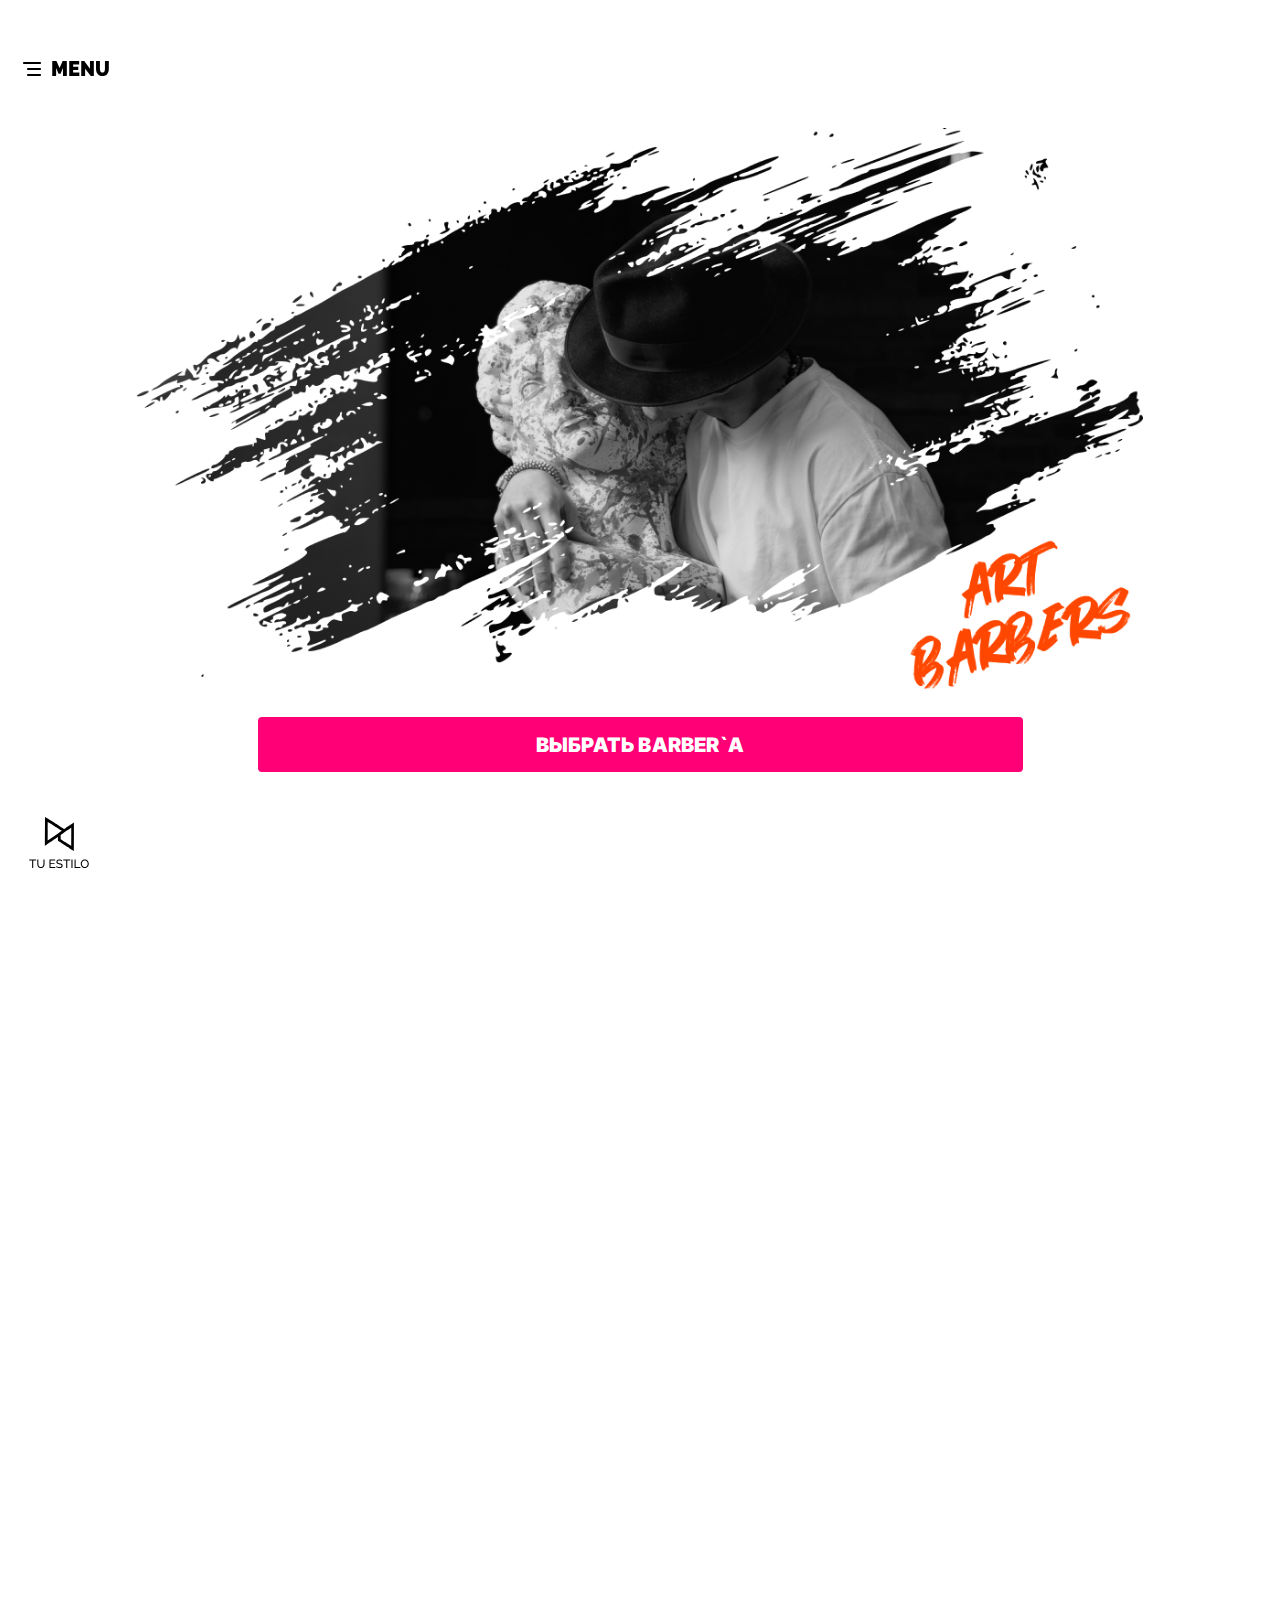
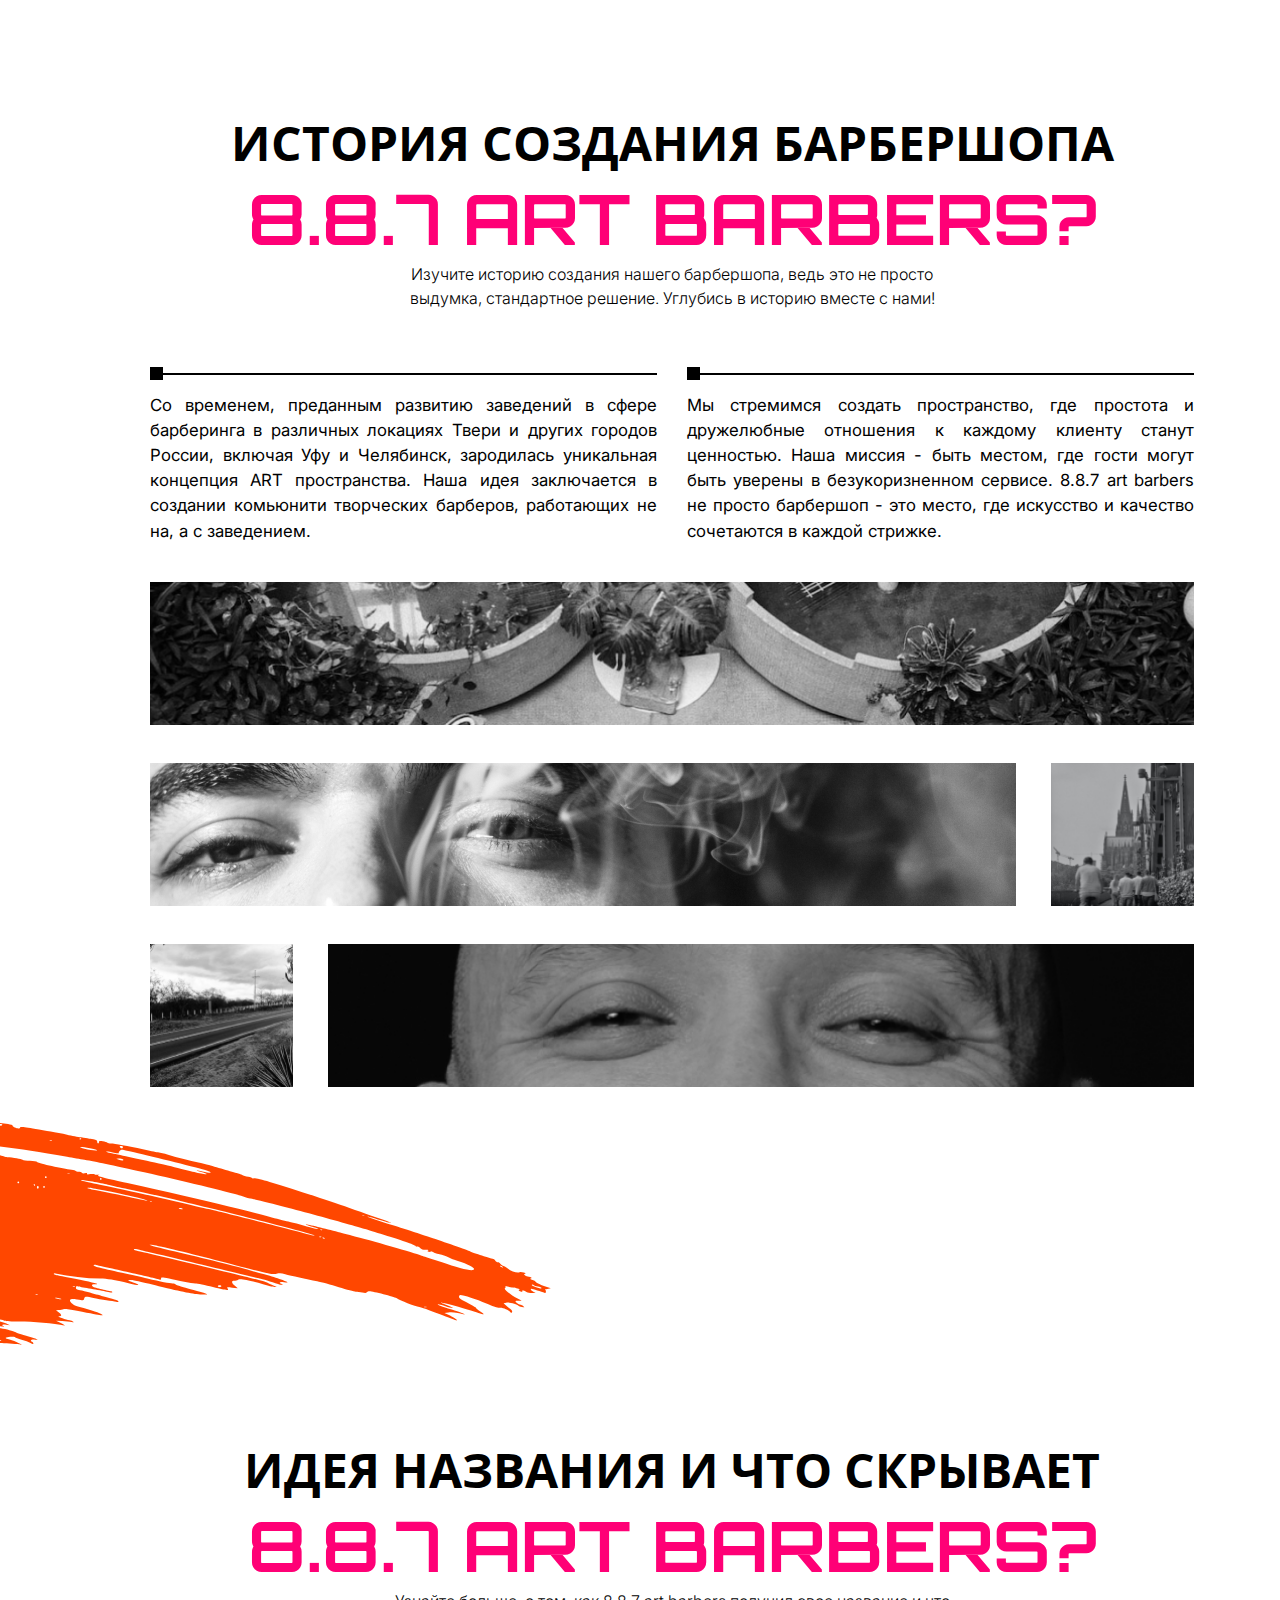
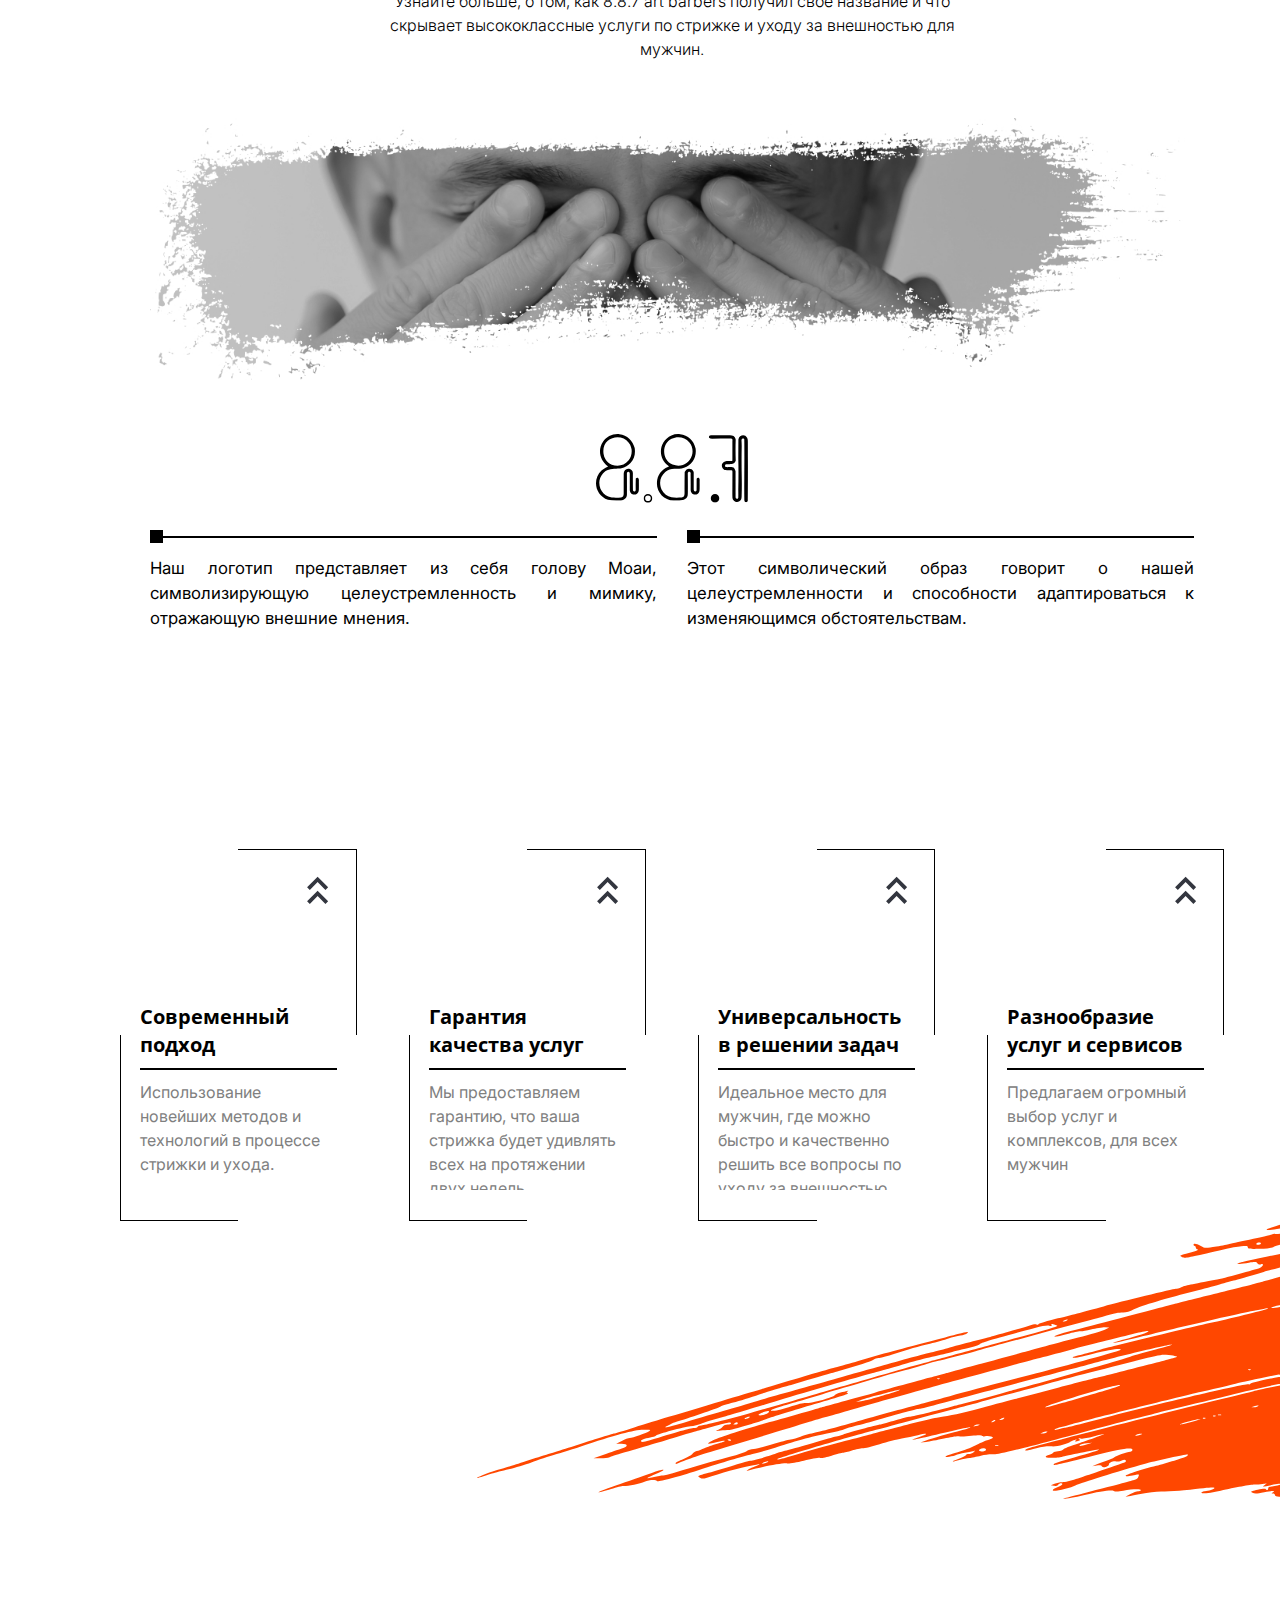
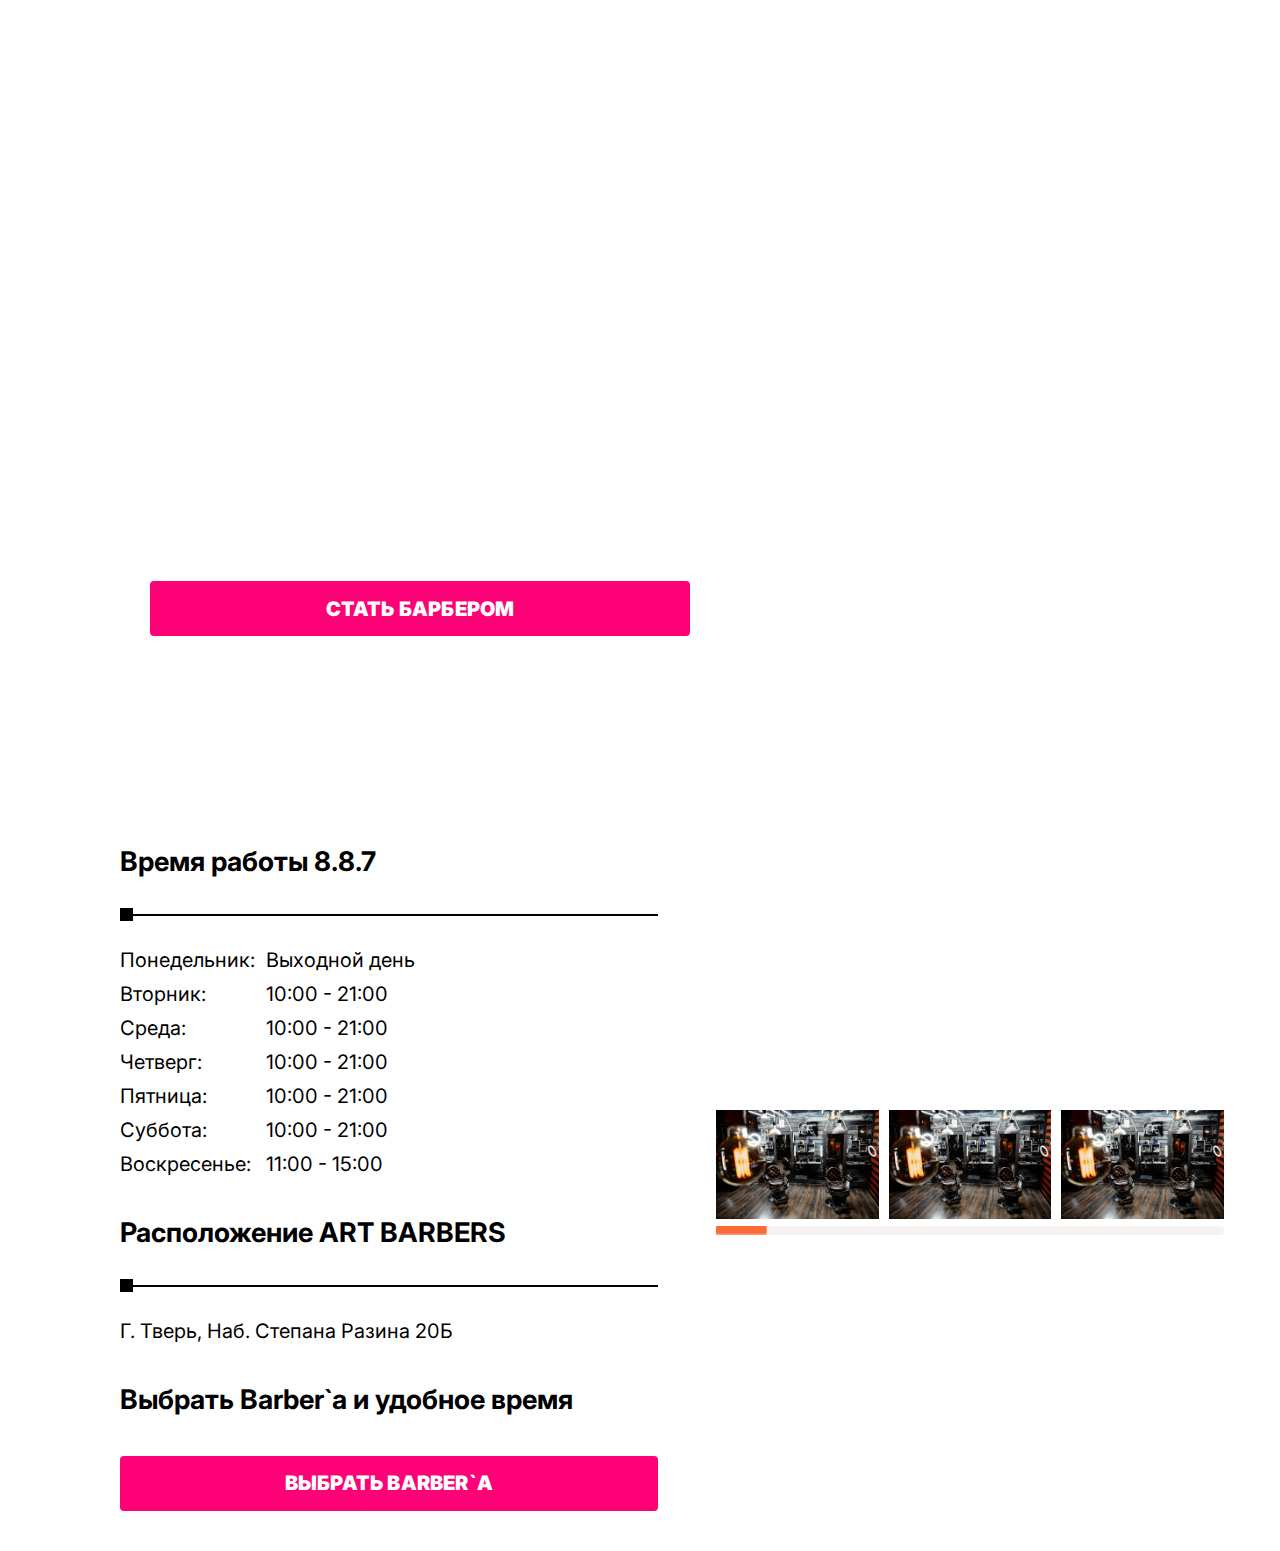
==== commit 28f7ae23: "множество фавиконок" ====
--- a/index.html
+++ b/index.html
@@ -6,6 +6,16 @@
     <meta name="description" content="">
     <link rel="icon" href="img/favicon.png">
     <meta name="viewport" content="width=device-width">
+
+    <link rel="apple-touch-icon" sizes="114x114" href="/apple-touch-icon.png">
+  <link rel="icon" type="image/png" sizes="32x32" href="/favicon-32x32.png">
+  <link rel="icon" type="image/png" sizes="16x16" href="/favicon-16x16.png">
+  <link rel="manifest" href="/site.webmanifest">
+  <link rel="mask-icon" href="/safari-pinned-tab.svg" color="#5bbad5">
+  <meta name="msapplication-TileColor" content="#da532c">
+  <meta name="theme-color" content="#ffffff">
+
+
     <link rel="stylesheet" href="css/main.css">
   </head>
   <body>
--- a/css/main.css
+++ b/css/main.css
@@ -2313,7 +2313,7 @@
   max-width: 89rem;
 }
 @media only screen and (max-width: 120em) {
-  [class*=__wrapper] {
+  [class*=__wrapper]:not(.wrapper-mini) {
     padding-left: 6rem;
     padding-right: 4.375%;
   }
@@ -2321,6 +2321,12 @@
 
 .wrapper-mini {
   max-width: 61rem;
+}
+@media only screen and (max-width: 89.375em) {
+  .wrapper-mini {
+    padding-left: 6rem;
+    padding-right: 4.375%;
+  }
 }
 
 .hidden {
@@ -2486,7 +2492,6 @@
 }
 
 .title-block__div {
-  margin-bottom: 0.75rem;
   font-family: "Orbitron", sans-serif;
   font-size: 4.8rem;
   font-weight: 700;
@@ -2497,6 +2502,9 @@
   .title-block__div {
     font-size: clamp( 1.5rem , 0.84rem  +  4.125vw , 4.8rem );
   }
+}
+.title-block__div:not(:last-child) {
+  margin-bottom: 0.75rem;
 }
 
 .title-block__text {
@@ -2584,6 +2592,25 @@
 .decored-top .block-decor {
   top: 0;
   left: 0;
+}
+
+.decor-angle {
+  position: absolute;
+  height: 63.9534883721%;
+  width: 10.6857142857%;
+  border: 1px solid #000;
+}
+.decor-angle--left {
+  bottom: 0;
+  left: 0;
+  border-top: none;
+  border-right: none;
+}
+.decor-angle--rigth {
+  top: 0;
+  right: 0;
+  border-left: none;
+  border-bottom: none;
 }
 
 /*--------------------END ui----------------------*/
@@ -3003,6 +3030,103 @@
 }
 
 /*--------------------END naming----------------------*/
+/*--------------------papa----------------------*/
+.papa__img {
+  text-align: center;
+}
+.papa__img img {
+  width: 100%;
+}
+
+.papa__history {
+  padding-top: 7.5rem;
+}
+@media (max-width: 109.375em) {
+  .papa__history {
+    padding-top: clamp( 1rem , -0.3rem  +  8.125vw , 7.5rem );
+  }
+}
+
+.history-papa__content {
+  position: relative;
+  padding: 1rem;
+  display: -ms-grid;
+  display: grid;
+  -ms-grid-columns: 36.1714285714% 1fr;
+  grid-template-columns: 36.1714285714% 1fr;
+}
+
+.history-papa__info {
+  display: -ms-flexbox;
+  display: flex;
+  -ms-flex-direction: column;
+  flex-direction: column;
+  -ms-flex-pack: end;
+  justify-content: flex-end;
+}
+
+.history-papa__info-block {
+  max-width: 79.1469194313%;
+  padding-bottom: 0.5rem;
+}
+
+.history-papa__title {
+  padding-bottom: 0.5rem;
+  font-size: 1.35rem;
+  font-weight: 700;
+  border-bottom: 2px solid #000;
+}
+
+.history-papa__descr {
+  padding-top: 0.5rem;
+  font-size: 0.8rem;
+  line-height: 1.5;
+  color: #808080;
+}
+
+.history-papa__steps {
+  display: -ms-grid;
+  display: grid;
+  grid-auto-flow: row;
+  -ms-grid-columns: (1fr)[3];
+  grid-template-columns: repeat(3, 1fr);
+  column-gap: 0.75rem;
+}
+
+.history-papa__step {
+  list-style-type: none;
+  position: relative;
+  padding-left: 1.5rem;
+  break-inside: avoid;
+}
+.history-papa__step:before {
+  content: "";
+  position: absolute;
+  left: 0;
+  display: block;
+  background-color: #000;
+  width: 0.65rem;
+  height: 0.65rem;
+  top: 0.35rem;
+}
+.history-papa__step:after {
+  content: "";
+  position: absolute;
+  left: 0.3rem;
+  top: 0.9rem;
+  width: 0.05rem;
+  height: calc(100% - 0.35rem);
+  display: block;
+  background-color: #000;
+}
+.history-papa__step:not(:last-child) {
+  padding-bottom: 1.5rem;
+}
+.history-papa__step:last-child:after {
+  display: none;
+}
+
+/*--------------------END papa----------------------*/
 .person-view {
   height: 100vh;
   display: -ms-flexbox;
@@ -3335,42 +3459,17 @@
   padding-left: 1.85rem;
   border-left: 3px solid;
 }
-
-.works-swiper.expanded .swiper-wrapper {
-  -ms-flex-wrap: wrap;
-  flex-wrap: wrap;
-  display: -ms-flexbox;
-  display: flex;
-  flex-wrap: wrap;
+.person-works__folio .swiper.expanded .swiper-wrapper {
+  display: -ms-grid;
+  display: grid;
+  -ms-grid-columns: (minmax(13rem, 1fr))[auto-fit];
+  grid-template-columns: repeat(auto-fit, minmax(13rem, 1fr));
   column-gap: 2rem;
   row-gap: 1rem;
 }
-.works-swiper.expanded .swiper-wrapper .person-works__card {
-  -ms-flex: 1 1 calc(25% - 2rem);
-  flex: 1 1 calc(25% - 2rem);
-}
-.works-swiper.expanded .swiper-wrapper .person-works__card {
-  margin: 0 !important;
-}
-
-.person-works__cards {
-  padding-top: 0.75rem;
-  padding-bottom: 5.35rem;
-  display: -ms-flexbox;
-  display: flex;
-  display: flex;
-  -ms-flex-wrap: wrap;
-  flex-wrap: wrap;
-  column-gap: 1.5rem;
-  row-gap: 2.4rem;
-}
-.person-works__cards .person-works__card {
-  -ms-flex: 1 1 calc(20% - 1.5rem);
-  flex: 1 1 calc(20% - 1.5rem);
-}
-.person-works__cards .person-works__card {
-  -ms-flex-positive: 1;
-  flex-grow: 1;
+.person-works__folio .swiper.expanded .swiper-wrapper .person-works__card {
+  width: auto !important;
+  margin-right: 0 !important;
 }
 
 .person-works__card {
@@ -3664,6 +3763,7 @@
   transition: width 0.4s ease-in;
 }
 .sidebar.opened {
+  background-color: rgba(255, 255, 255, 0.8);
   width: 14.45rem;
 }
 
@@ -3751,6 +3851,7 @@
 
 .menu-sidebar__item {
   list-style-type: none;
+  max-width: 11.55rem;
 }
 
 .menu-sidebar__link {
@@ -3802,7 +3903,6 @@
   align-items: center;
   padding-left: 1rem;
   padding-right: 1.5rem;
-  min-width: 13.65rem;
   transition: transform 0.4s ease;
   font-family: "Inter", sans-serif;
   font-weight: 500;
@@ -3838,4 +3938,27 @@
 }
 
 /*--------------------END sidebar----------------------*/
+/*--------------------team----------------------*/
+.team-cards {
+  display: -ms-grid;
+  display: grid;
+  -ms-grid-columns: (1fr)[3];
+  grid-template-columns: repeat(3, 1fr);
+  column-gap: 2.15rem;
+  row-gap: 0.75rem;
+  text-align: center;
+}
+
+.team-card__img {
+  aspect-ratio: 515/688;
+  overflow: hidden;
+  border-radius: 1.5rem;
+  margin-bottom: 2.2rem;
+}
+
+.team-card__btn {
+  max-width: 19rem;
+}
+
+/*--------------------END team----------------------*/
 /*# sourceMappingURL=maps/main.css.map */
